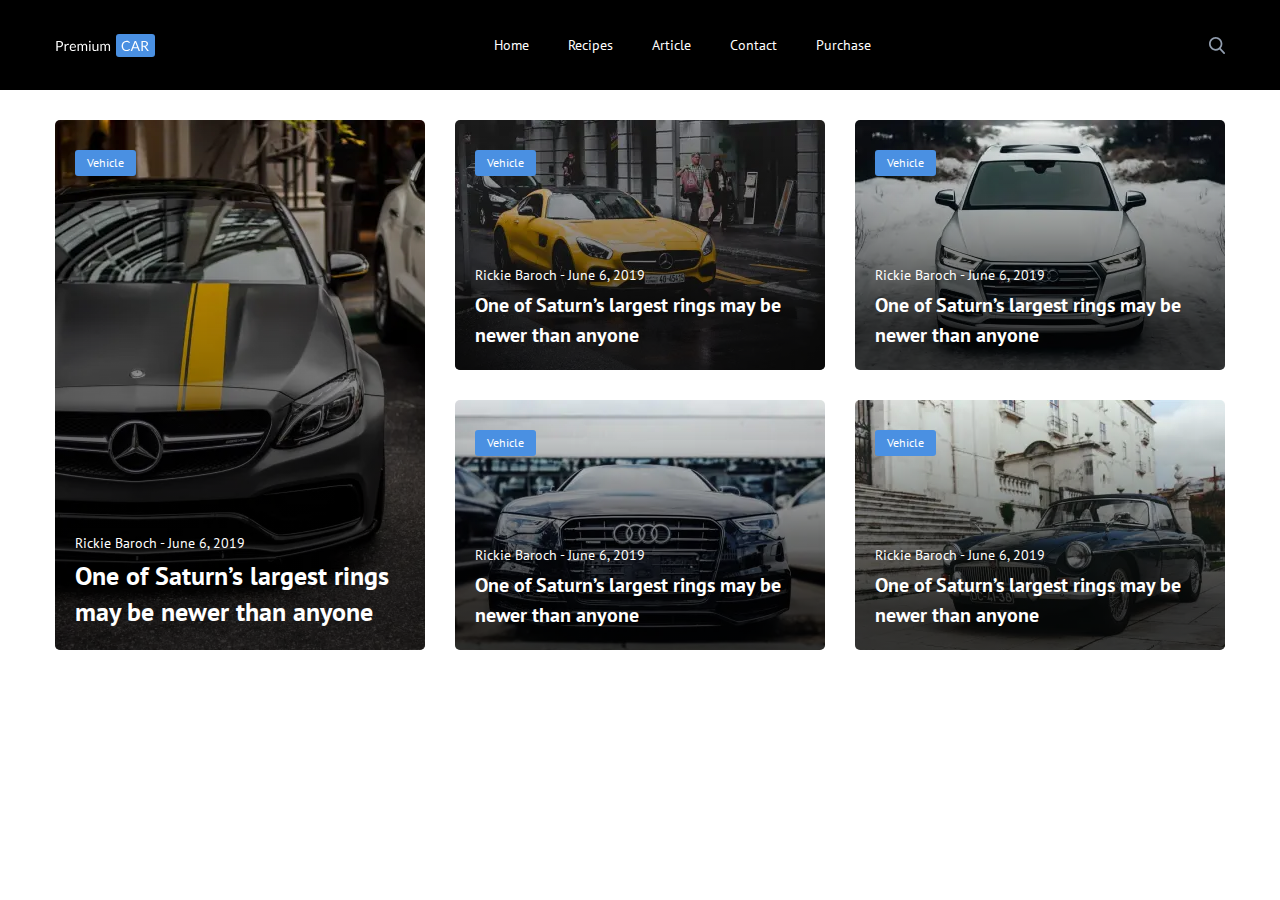
==== car-blog/index.html @ 650b1b37 "Add files via upload" ====
<!DOCTYPE html><html lang="en">    <head>        <meta charset="UTF-8"><meta name="viewport" content="width=device-width, initial-scale=1.0, maximum-scale=1.0, minimum-scale=1.0, user-scalable=no"><meta name="description" content="This is a blog about cars." /><meta name="keywords" content="cars, blog, ford, volkswagen, bmw" /><title>Premium Car | Best Blog About Cars</title><link rel="stylesheet" href="./css/style.min.css"><link rel="shortcut icon" href="./img/favicon.ico">    </head>    <body>        <div class="wrapper" id="top">            <header class="header">    <div class="container">        <div class="header__body">            <a class="header__logo" href="#top">                <picture><source srcset="./img/logo.svg" type="image/webp"><img class="header__logo-img" src="./img/logo.svg" alt=""></picture>            </a>            <nav class="header__nav">                <a class="header__nav-link" href="#">Home</a>                <a class="header__nav-link" href="#">Recipes</a>                <a class="header__nav-link" href="#">Article</a>                <a class="header__nav-link" href="#">Contact</a>                <a class="header__nav-link" href="#">Purchase</a>            </nav>            <div class="header__search">                <picture><source srcset="./img/search.svg" type="image/webp"><img class="header__search-icon" src="./img/search.svg" alt=""></picture>            </div>            <div class="header__mobile">                <span></span>                <span></span>                <span></span>            </div>        </div>        <form class="header__form" action="#">            <div class="header__form-search">                <button class="header__form-submit" type="submit">                    <picture><source srcset="./img/search.svg" type="image/webp"><img src="./img/search.svg" alt=""></picture>                </button>                <input class="header__form-input" type="search" name="search" placeholder="Search...">                <div class="header__form-close">                    <span></span>                    <span></span>                </div>            </div>        </form>    </div></header>                        <div class="showcase">                <div class="container">                    <div class="showcase__body">                        <a class="showcase__card showcase__card--main" href="#" data-topic="Vehicle">                            <div class="showcase__card-content">                                <p class="showcase__card-date">Rickie Baroch - June 6, 2019</p>                                <h2 class="showcase__card-title">                                    One of Saturn’s largest rings may be newer than anyone                                </h2>                            </div>                            <picture><source srcset="./img/showcase/one.webp" type="image/webp"><img class="showcase__card-image" src="./img/showcase/one.jpg" alt=""></picture>                        </a>                        <a class="showcase__card showcase__card--minor" href="#" data-topic="Vehicle">                            <div class="showcase__card-content">                                <p class="showcase__card-date">Rickie Baroch - June 6, 2019</p>                                <h2 class="showcase__card-title">                                    One of Saturn’s largest rings may be newer than anyone                                </h2>                            </div>                            <picture><source srcset="./img/showcase/two.webp" type="image/webp"><img class="showcase__card-image" src="./img/showcase/two.jpg" alt=""></picture>                        </a>                        <a class="showcase__card showcase__card--minor" href="#" data-topic="Vehicle">                            <div class="showcase__card-content">                                <p class="showcase__card-date">Rickie Baroch - June 6, 2019</p>                                <h2 class="showcase__card-title">                                    One of Saturn’s largest rings may be newer than anyone                                </h2>                            </div>                            <picture><source srcset="./img/showcase/three.webp" type="image/webp"><img class="showcase__card-image" src="./img/showcase/three.jpg" alt=""></picture>                        </a>                        <a class="showcase__card showcase__card--minor" href="#" data-topic="Vehicle">                            <div class="showcase__card-content">                                <p class="showcase__card-date">Rickie Baroch - June 6, 2019</p>                                <h2 class="showcase__card-title">                                    One of Saturn’s largest rings may be newer than anyone                                </h2>                            </div>                            <picture><source srcset="./img/showcase/four.webp" type="image/webp"><img class="showcase__card-image" src="./img/showcase/four.jpg" alt=""></picture>                        </a>                        <a class="showcase__card showcase__card--minor" href="#" data-topic="Vehicle">                            <div class="showcase__card-content">                                <p class="showcase__card-date">Rickie Baroch - June 6, 2019</p>                                <h2 class="showcase__card-title">                                    One of Saturn’s largest rings may be newer than anyone                                </h2>                            </div>                            <picture><source srcset="./img/showcase/five.webp" type="image/webp"><img class="showcase__card-image" src="./img/showcase/five.jpg" alt=""></picture>                        </a>                    </div>                </div>            </div>            <main class="feed">                <div class="feed__item">                                    </div>            </main>            <footer class="footer">    <div class="container">        <div class="footer__body">                    </div>    </div></footer>        </div>        <script src="./js/main.min.js"></script>    </body></html>
---- car-blog/css/style.min.css ----
@font-face{font-family:PTSans;font-display:swap;src:url(../fonts/PTSans-Bold.woff) format("woff"),url(../fonts/PTSans-Bold.woff2) format("woff2");font-weight:700;font-style:normal}@font-face{font-family:PTSans;font-display:swap;src:url(../fonts/PTSans-BoldItalic.woff) format("woff"),url(../fonts/PTSans-BoldItalic.woff2) format("woff2");font-weight:700;font-style:italic}@font-face{font-family:PTSans;font-display:swap;src:url(../fonts/PTSans-Italic.woff) format("woff"),url(../fonts/PTSans-Italic.woff2) format("woff2");font-weight:400;font-style:italic}@font-face{font-family:PTSans;font-display:swap;src:url(../fonts/PTSans-Regular.woff) format("woff"),url(../fonts/PTSans-Regular.woff2) format("woff2");font-weight:400;font-style:normal}*{padding:0;margin:0;border:0}*,::after,::before{-webkit-box-sizing:border-box;box-sizing:border-box}:active,:focus{outline:0}a:active,a:focus{outline:0}aside,footer,header,nav,section{display:block}body,html{height:100%;min-width:320px}body{line-height:1;font-size:14px;font-family:PTSans;-ms-text-size-adjust:100%;-moz-text-size-adjust:100%;-webkit-text-size-adjust:100%;scroll-behavior:smooth;text-rendering:optimizeSpeed}button,input,textarea{font-family:PTSans;border-radius:0;-webkit-appearance:none;-moz-appearance:none}input::-ms-clear{display:none}button{cursor:pointer}button::-moz-focus-inner{padding:0;border:0}a,a:visited{text-decoration:none}a:hover{text-decoration:none}ul li{list-style:none}img{max-width:100%;display:block}svg{display:inline-block}h1,h2,h3,h4,h5,h6{font-weight:inherit;font-size:inherit}.wrapper{overflow:hidden;min-height:100%}.container{margin:0 auto;height:100%;width:100%;max-width:1210px;padding:0 20px}.header{position:fixed;top:0;left:0;width:100%;height:90px;background-color:#000;z-index:500;-webkit-transition:height .1s;-o-transition:height .1s;transition:height .1s}.header .container{position:relative}.header__body{height:100%;display:-webkit-box;display:-ms-flexbox;display:flex;-webkit-box-pack:justify;-ms-flex-pack:justify;justify-content:space-between;-webkit-box-align:center;-ms-flex-align:center;align-items:center;-webkit-transition:opacity .3s;-o-transition:opacity .3s;transition:opacity .3s}.header__body._active{opacity:0}.header__logo{max-width:100px;width:100%}.header__logo-img{width:100%}.header__nav{cursor:default}.header__nav-link{display:inline-block;color:#fff;-webkit-transition:color .2s linear;-o-transition:color .2s linear;transition:color .2s linear}.header__nav-link:hover{color:#929eaf}.header__nav-link+.header__nav-link{margin-left:35px}.header__search{max-width:16px;width:100%;cursor:pointer}.header__search-icon{width:100%}.header__mobile{display:none;position:relative;width:20px;height:15px;cursor:pointer;z-index:1001}.header__mobile:hover span{background-color:#67778d}.header__mobile._active span:nth-child(1){top:50%;-webkit-transform:translateY(-50%) rotate(45deg);-ms-transform:translateY(-50%) rotate(45deg);transform:translateY(-50%) rotate(45deg)}.header__mobile._active span:nth-child(2){opacity:0}.header__mobile._active span:nth-child(3){bottom:50%;-webkit-transform:translateY(50%) rotate(-45deg);-ms-transform:translateY(50%) rotate(-45deg);transform:translateY(50%) rotate(-45deg)}.header__mobile span{position:absolute;width:100%;height:1px;background-color:#929eaf;-webkit-transition:.2s linear;-o-transition:.2s linear;transition:.2s linear}.header__mobile span:nth-child(1){top:0}.header__mobile span:nth-child(2){top:50%;-webkit-transform:translateY(-50%);-ms-transform:translateY(-50%);transform:translateY(-50%)}.header__mobile span:nth-child(3){bottom:0}.header__form{position:absolute;width:100%;height:100%;background-color:#000;top:0;left:0}.header__form._active{-webkit-transform:translateY(0);-ms-transform:translateY(0);transform:translateY(0)}.header__form-search{width:50%;height:30px;position:absolute;top:50%;left:50%;-webkit-transform:translate(-50%,-50%);-ms-transform:translate(-50%,-50%);transform:translate(-50%,-50%);display:-webkit-box;display:-ms-flexbox;display:flex}.header__form-input{width:100%;padding:10px;border-radius:20px;background-color:#eee;-webkit-transition:all .4s;-o-transition:all .4s;transition:all .4s}.header__form-input:focus{-webkit-box-shadow:0 0 15px rgba(255,255,255,.9);box-shadow:0 0 15px rgba(255,255,255,.9)}.header__form-submit{height:100%;margin-right:20px;background:0 0}.header__form-close{position:relative;width:20px;height:100%;margin-left:20px;cursor:pointer}.header__form-close span{display:block;position:absolute;left:0;width:100%;height:2px;background-color:#929eaf;-webkit-transform-origin:center;-ms-transform-origin:center;transform-origin:center}.header__form-close span:nth-child(1){top:50%;-webkit-transform:translateY(-50%) rotate(45deg);-ms-transform:translateY(-50%) rotate(45deg);transform:translateY(-50%) rotate(45deg)}.header__form-close span:nth-child(2){bottom:50%;-webkit-transform:translateY(50%) rotate(-45deg);-ms-transform:translateY(50%) rotate(-45deg);transform:translateY(50%) rotate(-45deg)}.showcase{padding-top:90px;height:100vh;min-height:480px}.showcase__body{padding:30px 0 0 0;margin:0 0 80px 0;max-height:560px;height:100%;display:grid;grid-template-areas:"card-main card-two card-four" "card-main card-three card-five";grid-template-columns:repeat(3,minmax(250px,370px));-webkit-box-pack:justify;-ms-flex-pack:justify;justify-content:space-between;grid-gap:30px}.showcase__card{display:block;max-width:370px;width:100%;position:relative;border-radius:5px;overflow:hidden}.showcase__card:hover .showcase__card-image{-webkit-transform:scale(1.05);-ms-transform:scale(1.05);transform:scale(1.05)}.showcase__card::after{content:"";display:block;position:absolute;top:0;left:0;bottom:0;right:0;background:-webkit-gradient(linear,left top,left bottom,from(rgba(0,0,0,7.5e-05)),color-stop(82.82%,rgba(0,0,0,.75)));background:-o-linear-gradient(top,rgba(0,0,0,7.5e-05) 0,rgba(0,0,0,.75) 82.82%);background:linear-gradient(180deg,rgba(0,0,0,7.5e-05) 0,rgba(0,0,0,.75) 82.82%);z-index:2}.showcase__card::before{content:attr(data-topic);display:block;position:absolute;top:30px;left:20px;background-color:#4a90e2;color:#fff;font-size:12px;padding:7px 12px;border-radius:3px;z-index:4}.showcase__card--main{grid-area:card-main}.showcase__card--main .showcase__card-title{font-weight:700;font-size:26px;line-height:36px}.showcase__card--minor .showcase__card-title{font-weight:700;font-size:20px;line-height:30px}.showcase__card--minor:nth-child(2){grid-area:card-two}.showcase__card--minor:nth-child(3){grid-area:card-three}.showcase__card--minor:nth-child(4){grid-area:card-four}.showcase__card--minor:nth-child(5){grid-area:card-five}.showcase__card-content{position:absolute;bottom:0;left:0;width:100%;padding:20px;color:#fff;z-index:3}.showcase__card-date{line-height:18.12px;margin-bottom:6px}.showcase__card-image{position:absolute;top:0;left:0;min-width:100%;min-height:100%;z-index:-1;-o-object-fit:cover;object-fit:cover;-webkit-transition:-webkit-transform .2s;transition:-webkit-transform .2s;-o-transition:transform .2s;transition:transform .2s;transition:transform .2s,-webkit-transform .2s}@media screen and (min-width:769px){.header._shrunk{height:50px}.header__form{-webkit-transform:translateY(-100%);-ms-transform:translateY(-100%);transform:translateY(-100%);-webkit-transition:-webkit-transform .5s;transition:-webkit-transform .5s;-o-transition:transform .5s;transition:transform .5s;transition:transform .5s,-webkit-transform .5s}}@media screen and (max-width:950px){.showcase{height:auto}.showcase__body{max-height:none;grid-template-areas:"card-main card-main" "card-two card-three" "card-four card-five";grid-template-columns:repeat(2,minmax(250px,1fr));grid-template-rows:repeat(3,400px)}.showcase__card{max-width:none}}@media screen and (max-width:768px){.header{height:50px}.header__nav{position:fixed;display:-webkit-box;display:-ms-flexbox;display:flex;-webkit-box-orient:vertical;-webkit-box-direction:normal;-ms-flex-direction:column;flex-direction:column;background-color:#000;right:0;top:0;width:100%;height:100%;z-index:1000;padding:50px;-webkit-box-shadow:-4px 0 8px rgba(0,0,0,.2);box-shadow:-4px 0 8px rgba(0,0,0,.2);-webkit-transform-origin:top center;-ms-transform-origin:top center;transform-origin:top center;-webkit-transform:translateY(-101%);-ms-transform:translateY(-101%);transform:translateY(-101%);-webkit-transition:all .6s;-o-transition:all .6s;transition:all .6s;overflow:auto}.header__nav._active{-webkit-transform:translateY(0);-ms-transform:translateY(0);transform:translateY(0)}.header__nav-link{padding:25px 0}.header__nav-link+.header__nav-link{margin:0;border-top:.5px solid rgba(244,244,246,.3)}.header__search{display:none}.header__mobile{display:block}.header__form{position:static;height:initial;padding:25px 0}.header__form-search{width:100%;position:static;top:initial;left:initial;-webkit-transform:none;-ms-transform:none;transform:none}.header__form-close{display:none}}@media screen and (max-width:600px){.showcase__body{grid-template-areas:"card-main" "card-two" "card-three" "card-four" "card-five";grid-template-columns:repeat(1,1fr);grid-template-rows:repeat(5,200px)}.showcase__card--main .showcase__card-title{font-size:18px;line-height:26px}.showcase__card--minor .showcase__card-title{font-size:18px;line-height:26px}}
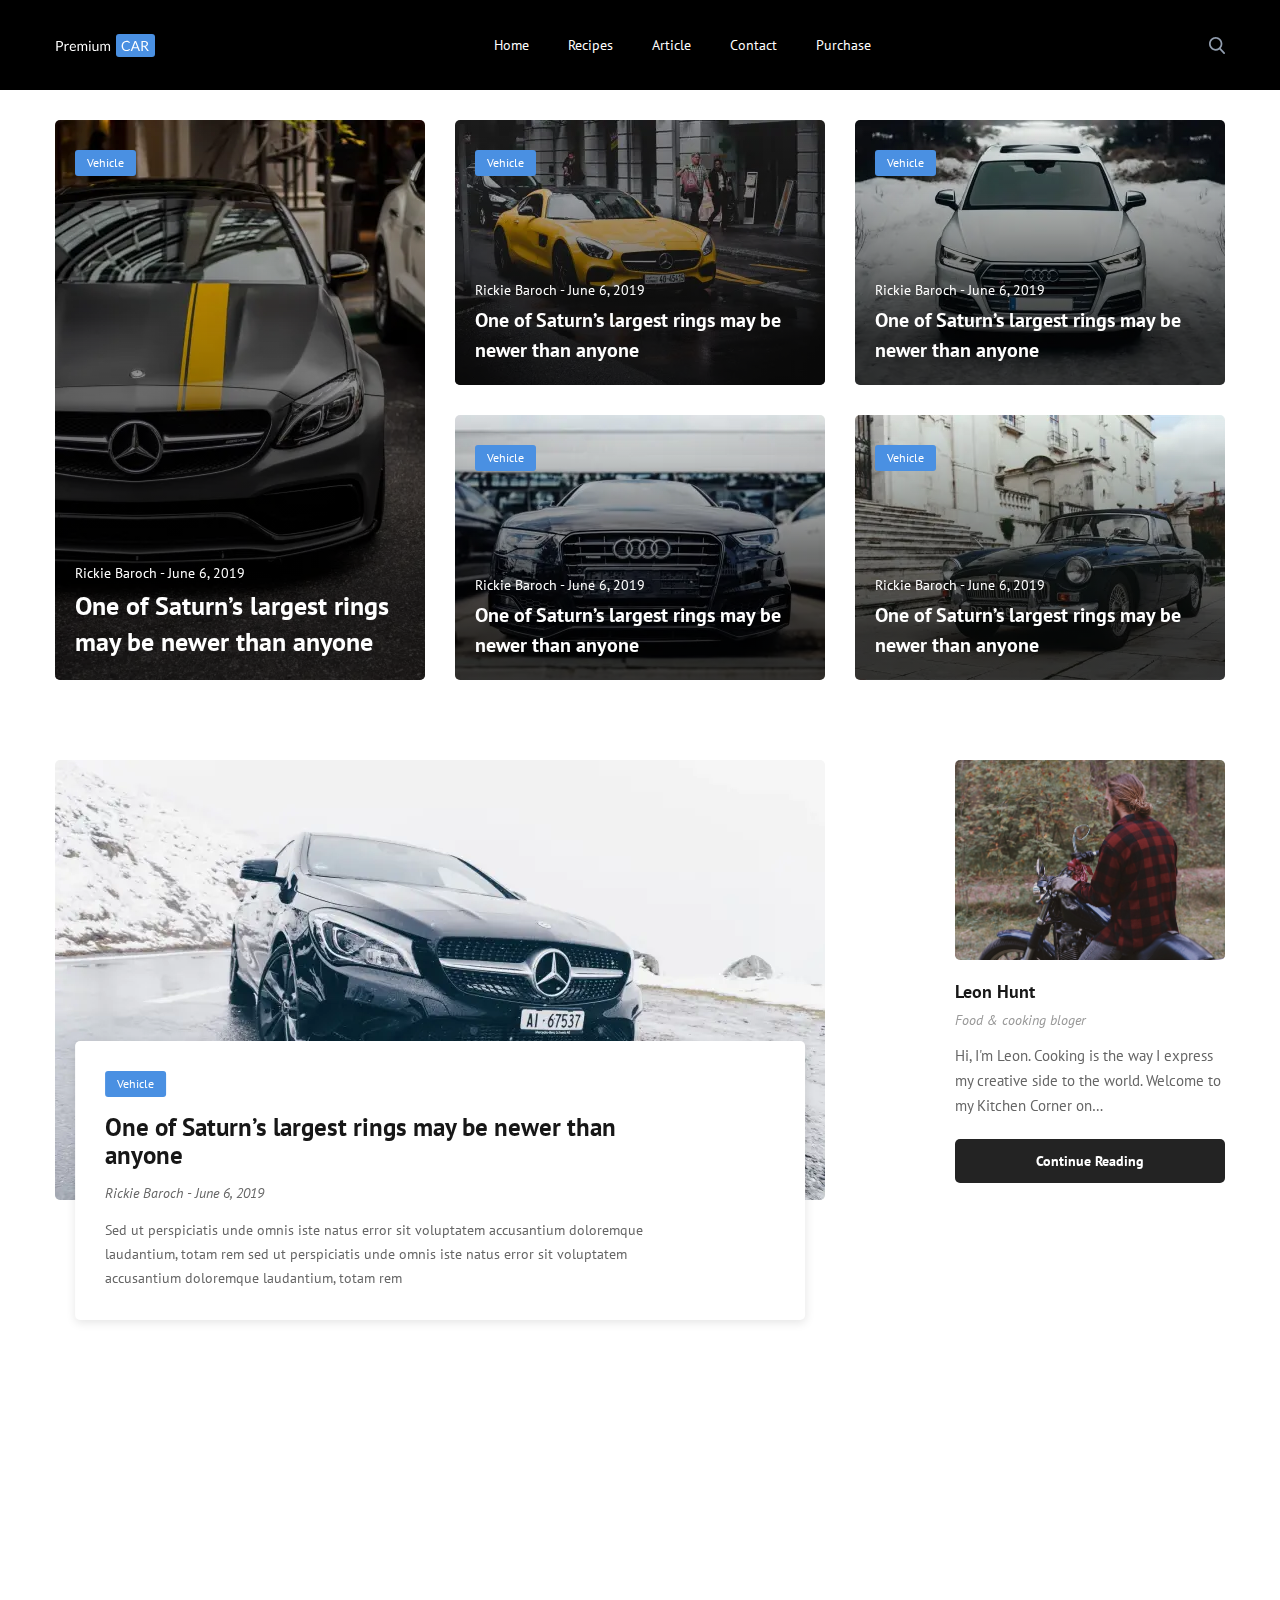
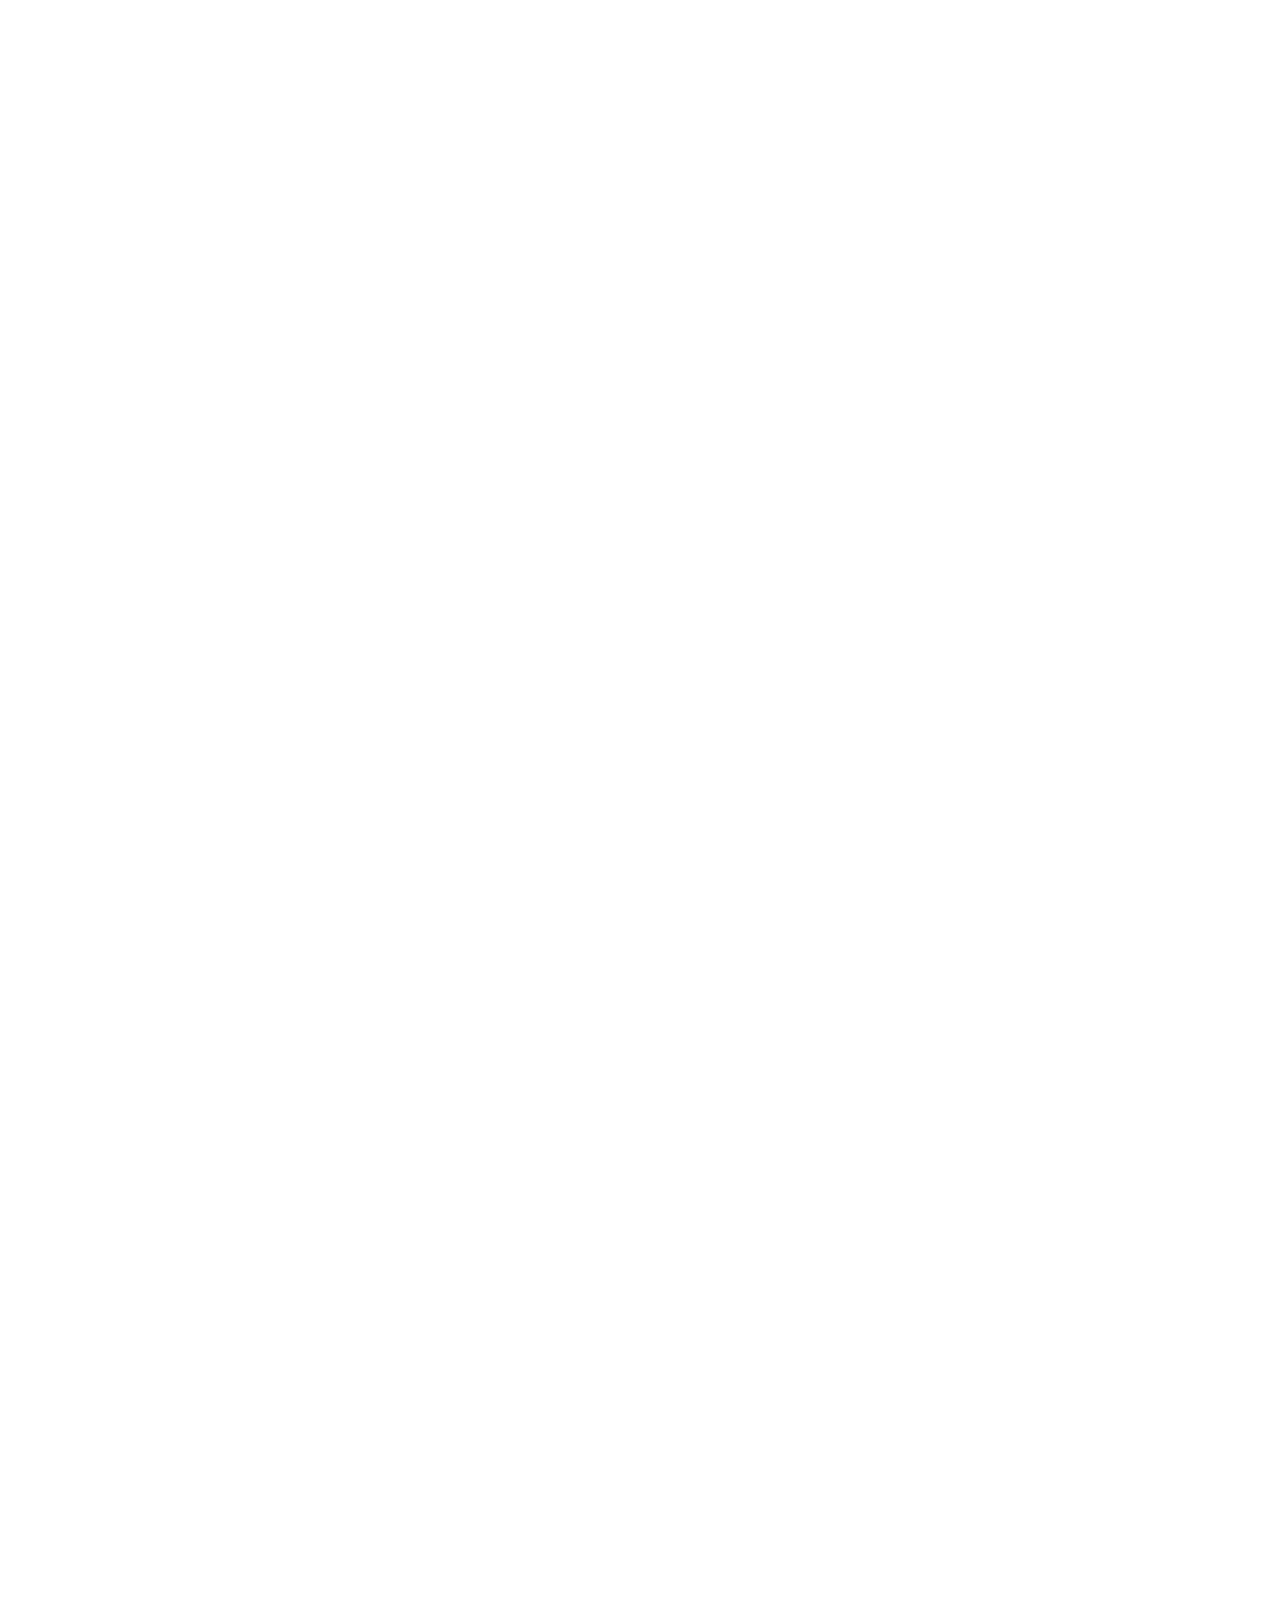
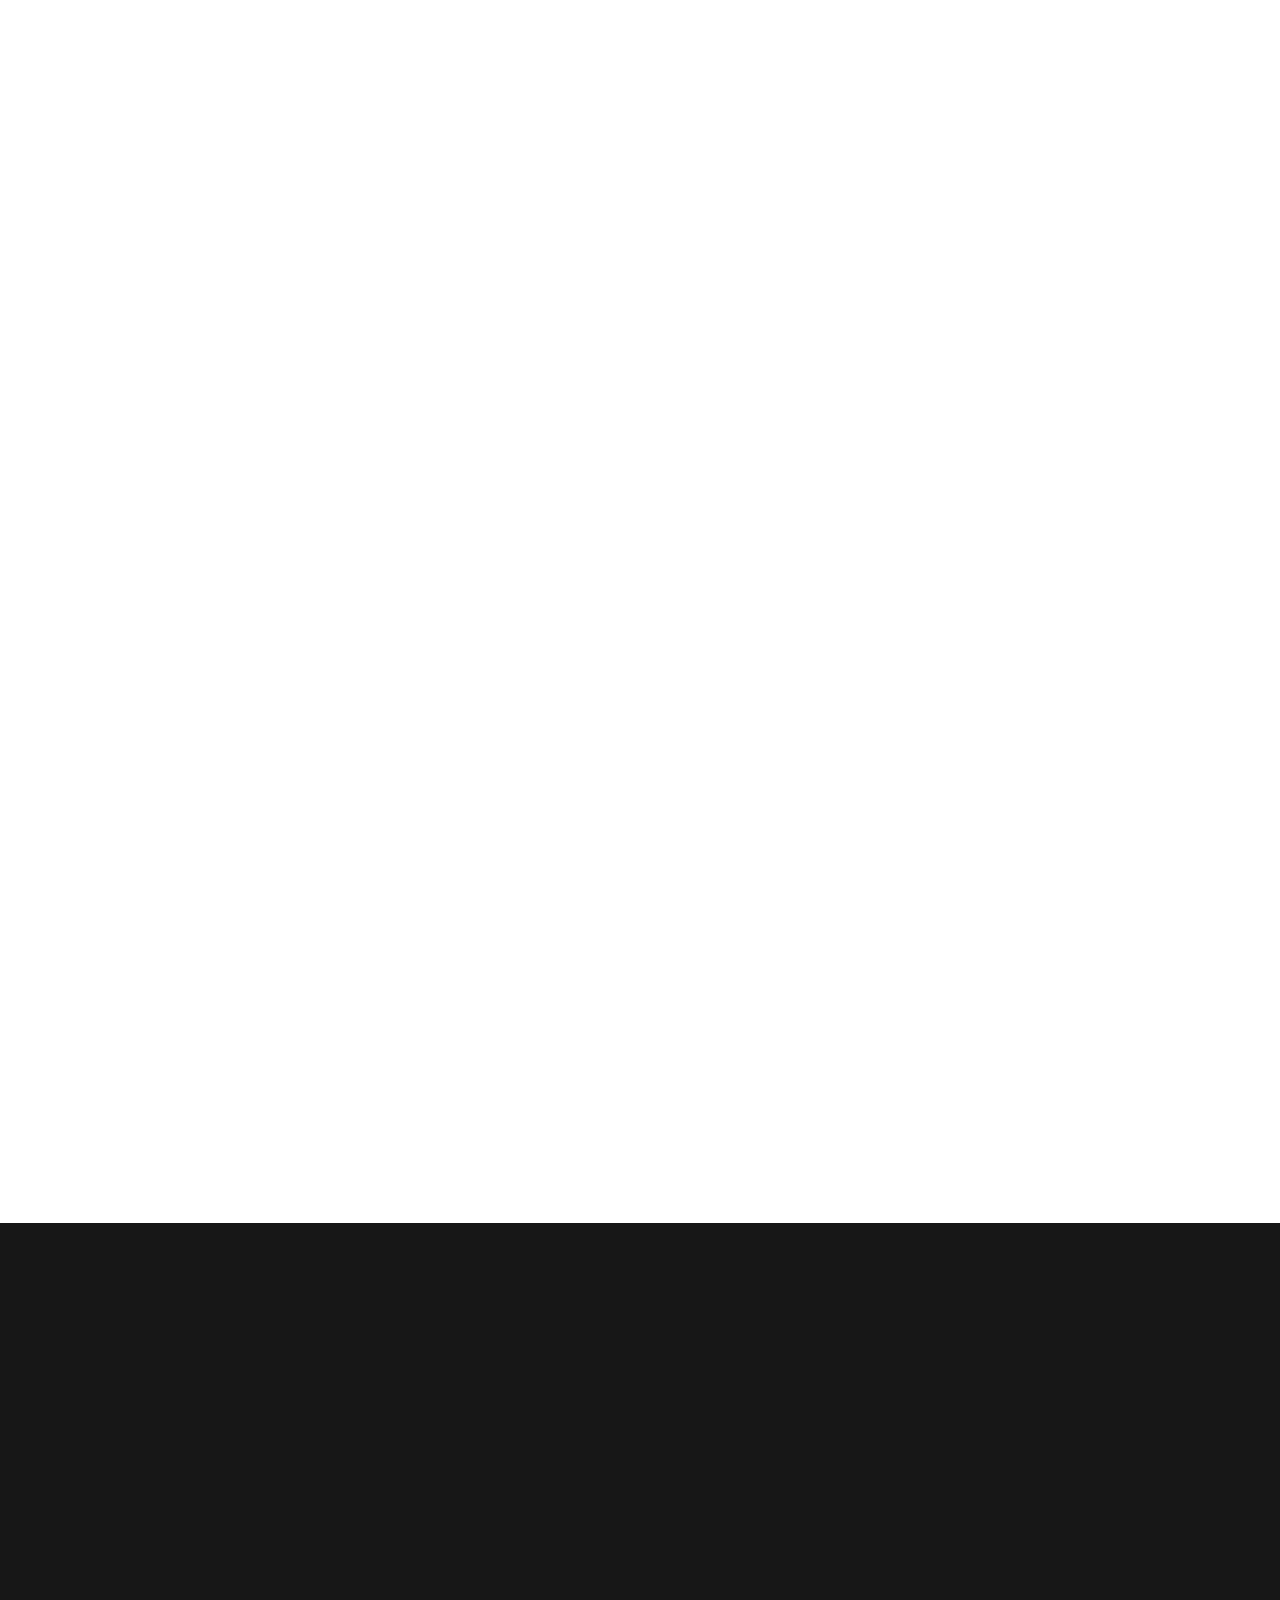
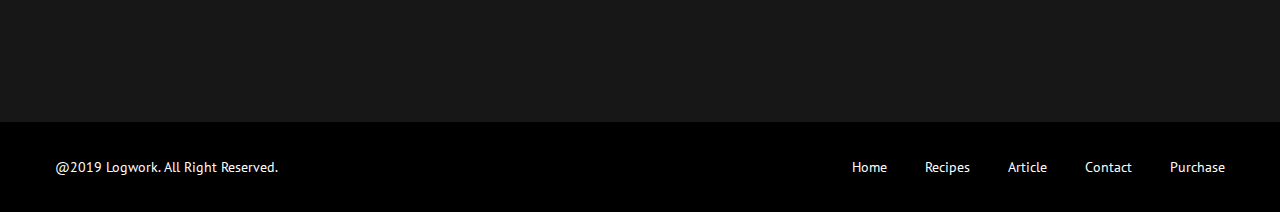
==== commit da29ac38: "Add files via upload" ====
--- a/car-blog/index.html
+++ b/car-blog/index.html
@@ -1,117 +1,1518 @@
-<!DOCTYPE html>-<html lang="en">-    <head>-        <meta charset="UTF-8">-<meta name="viewport" content="width=device-width, initial-scale=1.0, maximum-scale=1.0, minimum-scale=1.0, user-scalable=no">-<meta name="description" content="This is a blog about cars." />-<meta name="keywords" content="cars, blog, ford, volkswagen, bmw" />-<title>Premium Car | Best Blog About Cars</title>-<link rel="stylesheet" href="./css/style.min.css">-<link rel="shortcut icon" href="./img/favicon.ico">-    </head>-    <body>-        <div class="wrapper" id="top">-            <header class="header">-    <div class="container">-        <div class="header__body">-            <a class="header__logo" href="#top">-                <picture><source srcset="./img/logo.svg" type="image/webp"><img class="header__logo-img" src="./img/logo.svg" alt=""></picture>-            </a>-            <nav class="header__nav">-                <a class="header__nav-link" href="#">Home</a>-                <a class="header__nav-link" href="#">Recipes</a>-                <a class="header__nav-link" href="#">Article</a>-                <a class="header__nav-link" href="#">Contact</a>-                <a class="header__nav-link" href="#">Purchase</a>-            </nav>-            <div class="header__search">-                <picture><source srcset="./img/search.svg" type="image/webp"><img class="header__search-icon" src="./img/search.svg" alt=""></picture>-            </div>-            <div class="header__mobile">-                <span></span>-                <span></span>-                <span></span>-            </div>-        </div>-        <form class="header__form" action="#">-            <div class="header__form-search">-                <button class="header__form-submit" type="submit">-                    <picture><source srcset="./img/search.svg" type="image/webp"><img src="./img/search.svg" alt=""></picture>-                </button>-                <input class="header__form-input" type="search" name="search" placeholder="Search...">-                <div class="header__form-close">-                    <span></span>-                    <span></span>-                </div>-            </div>-        </form>-    </div>-</header>-            -            <div class="showcase">-                <div class="container">-                    <div class="showcase__body">-                        <a class="showcase__card showcase__card--main" href="#" data-topic="Vehicle">-                            <div class="showcase__card-content">-                                <p class="showcase__card-date">Rickie Baroch - June 6, 2019</p>-                                <h2 class="showcase__card-title">-                                    One of Saturn’s largest rings may be newer than anyone-                                </h2>-                            </div>-                            <picture><source srcset="./img/showcase/one.webp" type="image/webp"><img class="showcase__card-image" src="./img/showcase/one.jpg" alt=""></picture>-                        </a>-                        <a class="showcase__card showcase__card--minor" href="#" data-topic="Vehicle">-                            <div class="showcase__card-content">-                                <p class="showcase__card-date">Rickie Baroch - June 6, 2019</p>-                                <h2 class="showcase__card-title">-                                    One of Saturn’s largest rings may be newer than anyone-                                </h2>-                            </div>-                            <picture><source srcset="./img/showcase/two.webp" type="image/webp"><img class="showcase__card-image" src="./img/showcase/two.jpg" alt=""></picture>-                        </a>-                        <a class="showcase__card showcase__card--minor" href="#" data-topic="Vehicle">-                            <div class="showcase__card-content">-                                <p class="showcase__card-date">Rickie Baroch - June 6, 2019</p>-                                <h2 class="showcase__card-title">-                                    One of Saturn’s largest rings may be newer than anyone-                                </h2>-                            </div>-                            <picture><source srcset="./img/showcase/three.webp" type="image/webp"><img class="showcase__card-image" src="./img/showcase/three.jpg" alt=""></picture>-                        </a>-                        <a class="showcase__card showcase__card--minor" href="#" data-topic="Vehicle">-                            <div class="showcase__card-content">-                                <p class="showcase__card-date">Rickie Baroch - June 6, 2019</p>-                                <h2 class="showcase__card-title">-                                    One of Saturn’s largest rings may be newer than anyone-                                </h2>-                            </div>-                            <picture><source srcset="./img/showcase/four.webp" type="image/webp"><img class="showcase__card-image" src="./img/showcase/four.jpg" alt=""></picture>-                        </a>-                        <a class="showcase__card showcase__card--minor" href="#" data-topic="Vehicle">-                            <div class="showcase__card-content">-                                <p class="showcase__card-date">Rickie Baroch - June 6, 2019</p>-                                <h2 class="showcase__card-title">-                                    One of Saturn’s largest rings may be newer than anyone-                                </h2>-                            </div>-                            <picture><source srcset="./img/showcase/five.webp" type="image/webp"><img class="showcase__card-image" src="./img/showcase/five.jpg" alt=""></picture>-                        </a>-                    </div>-                </div>-            </div>-            <main class="feed">-                <div class="feed__item">-                    -                </div>-            </main>-            <footer class="footer">-    <div class="container">-        <div class="footer__body">-            -        </div>-    </div>-</footer>-        </div>-        <script src="./js/main.min.js"></script>-    </body>-</html>+<!DOCTYPE html>
+<html lang="en">
+  <head>
+    <meta charset="UTF-8" />
+    <meta
+      name="viewport"
+      content="width=device-width, initial-scale=1.0, maximum-scale=1.0, minimum-scale=1.0, user-scalable=no"
+    />
+    <meta name="description" content="This is a blog about cars." />
+    <meta name="keywords" content="cars, blog, ford, volkswagen, bmw" />
+    <title>Premium Car | Best Blog About Cars</title>
+    <link rel="stylesheet" href="./css/style.min.css" />
+    <link rel="stylesheet" href="./aos/aos.css" />
+    <link rel="shortcut icon" href="./img/favicon.ico" />
+  </head>
+  <body>
+    <div class="wrapper" id="top">
+      <header class="header">
+        <div class="container">
+          <div class="header__body">
+            <a class="header__logo" href="#top">
+              <picture
+                ><source srcset="./img/logo.svg" type="image/webp" />
+                <img class="header__logo-img" src="./img/logo.svg" alt=""
+              /></picture>
+            </a>
+            <nav class="header__nav">
+              <a class="header__nav-link" href="#">Home</a>
+              <a class="header__nav-link" href="#">Recipes</a>
+              <a class="header__nav-link" href="#">Article</a>
+              <a class="header__nav-link" href="#">Contact</a>
+              <a class="header__nav-link" href="#">Purchase</a>
+            </nav>
+            <div class="header__search">
+              <picture
+                ><source srcset="./img/search.svg" type="image/webp" />
+                <img class="header__search-icon" src="./img/search.svg" alt=""
+              /></picture>
+            </div>
+            <div class="header__mobile">
+              <span></span>
+              <span></span>
+              <span></span>
+            </div>
+          </div>
+          <form class="header__form" action="#">
+            <div class="header__form-search">
+              <button class="header__form-submit" type="submit">
+                <picture
+                  ><source srcset="./img/search.svg" type="image/webp" />
+                  <img src="./img/search.svg" alt=""
+                /></picture>
+              </button>
+              <input
+                class="header__form-input"
+                type="search"
+                name="search"
+                placeholder="Search..."
+              />
+              <div class="header__form-close">
+                <span></span>
+                <span></span>
+              </div>
+            </div>
+          </form>
+        </div>
+      </header>
+
+      <div class="showcase">
+        <div class="container">
+          <div class="showcase__body">
+            <a
+              class="showcase__card showcase__card--main"
+              href="#"
+              data-topic="Vehicle"
+              data-aos="zoom-in-up"
+            >
+              <div class="showcase__card-content">
+                <p class="showcase__card-date">Rickie Baroch - June 6, 2019</p>
+                <h2 class="showcase__card-title">
+                  One of Saturn’s largest rings may be newer than anyone
+                </h2>
+              </div>
+              <picture
+                ><source srcset="./img/showcase/one.webp" type="image/webp" />
+                <img
+                  class="showcase__card-image"
+                  src="./img/showcase/one.jpg"
+                  alt=""
+              /></picture>
+            </a>
+            <a
+              class="showcase__card showcase__card--minor"
+              href="#"
+              data-topic="Vehicle"
+              data-aos="zoom-in-up"
+            >
+              <div class="showcase__card-content">
+                <p class="showcase__card-date">Rickie Baroch - June 6, 2019</p>
+                <h2 class="showcase__card-title">
+                  One of Saturn’s largest rings may be newer than anyone
+                </h2>
+              </div>
+              <picture
+                ><source srcset="./img/showcase/two.webp" type="image/webp" />
+                <img
+                  class="showcase__card-image"
+                  src="./img/showcase/two.jpg"
+                  alt=""
+              /></picture>
+            </a>
+            <a
+              class="showcase__card showcase__card--minor"
+              href="#"
+              data-topic="Vehicle"
+              data-aos="zoom-in-up"
+            >
+              <div class="showcase__card-content">
+                <p class="showcase__card-date">Rickie Baroch - June 6, 2019</p>
+                <h2 class="showcase__card-title">
+                  One of Saturn’s largest rings may be newer than anyone
+                </h2>
+              </div>
+              <picture
+                ><source srcset="./img/showcase/three.webp" type="image/webp" />
+                <img
+                  class="showcase__card-image"
+                  src="./img/showcase/three.jpg"
+                  alt=""
+              /></picture>
+            </a>
+            <a
+              class="showcase__card showcase__card--minor"
+              href="#"
+              data-topic="Vehicle"
+              data-aos="zoom-in-up"
+            >
+              <div class="showcase__card-content">
+                <p class="showcase__card-date">Rickie Baroch - June 6, 2019</p>
+                <h2 class="showcase__card-title">
+                  One of Saturn’s largest rings may be newer than anyone
+                </h2>
+              </div>
+              <picture
+                ><source srcset="./img/showcase/four.webp" type="image/webp" />
+                <img
+                  class="showcase__card-image"
+                  src="./img/showcase/four.jpg"
+                  alt=""
+              /></picture>
+            </a>
+            <a
+              class="showcase__card showcase__card--minor"
+              href="#"
+              data-topic="Vehicle"
+              data-aos="zoom-in-up"
+            >
+              <div class="showcase__card-content">
+                <p class="showcase__card-date">Rickie Baroch - June 6, 2019</p>
+                <h2 class="showcase__card-title">
+                  One of Saturn’s largest rings may be newer than anyone
+                </h2>
+              </div>
+              <picture
+                ><source srcset="./img/showcase/five.webp" type="image/webp" />
+                <img
+                  class="showcase__card-image"
+                  src="./img/showcase/five.jpg"
+                  alt=""
+              /></picture>
+            </a>
+          </div>
+        </div>
+      </div>
+      <main class="main">
+        <div class="container">
+          <div class="main__body">
+            <div class="main__feed pag">
+              <div class="main__feed-wrapper pag__wrapper">
+                <div class="main__feed-item" data-aos="zoom-in-up">
+                  <a class="main__feed-content" data-topic="Vehicle" href="#">
+                    <h2 class="main__feed-title">
+                      One of Saturn’s largest rings may be newer than anyone
+                    </h2>
+                    <p class="main__feed-date">Rickie Baroch - June 6, 2019</p>
+                    <p class="main__feed-text">
+                      Sed ut perspiciatis unde omnis iste natus error sit
+                      voluptatem accusantium doloremque laudantium, totam rem
+                      sed ut perspiciatis unde omnis iste natus error sit
+                      voluptatem accusantium doloremque laudantium, totam rem
+                    </p>
+                  </a>
+                  <picture
+                    ><source
+                      srcset="./img/feed/feed-1.webp"
+                      type="image/webp" />
+                    <img
+                      class="main__feed-img"
+                      src="./img/feed/feed-1.jpg"
+                      alt=""
+                  /></picture>
+                </div>
+                <div class="main__feed-item" data-aos="zoom-in-up">
+                  <a class="main__feed-content" data-topic="Vehicle" href="#">
+                    <h2 class="main__feed-title">
+                      One of Saturn’s largest rings may be newer than anyone
+                    </h2>
+                    <p class="main__feed-date">Rickie Baroch - June 6, 2019</p>
+                    <p class="main__feed-text">
+                      Sed ut perspiciatis unde omnis iste natus error sit
+                      voluptatem accusantium doloremque laudantium, totam rem
+                      sed ut perspiciatis unde omnis iste natus error sit
+                      voluptatem accusantium doloremque laudantium, totam rem
+                    </p>
+                  </a>
+                  <picture
+                    ><source
+                      srcset="./img/feed/feed-2.webp"
+                      type="image/webp" />
+                    <img
+                      class="main__feed-img"
+                      src="./img/feed/feed-2.jpg"
+                      alt=""
+                  /></picture>
+                </div>
+                <div class="main__feed-item" data-aos="zoom-in-up">
+                  <a class="main__feed-content" data-topic="Vehicle" href="#">
+                    <h2 class="main__feed-title">
+                      One of Saturn’s largest rings may be newer than anyone
+                    </h2>
+                    <p class="main__feed-date">Rickie Baroch - June 6, 2019</p>
+                    <p class="main__feed-text">
+                      Sed ut perspiciatis unde omnis iste natus error sit
+                      voluptatem accusantium doloremque laudantium, totam rem
+                      sed ut perspiciatis unde omnis iste natus error sit
+                      voluptatem accusantium doloremque laudantium, totam rem
+                    </p>
+                  </a>
+                  <picture
+                    ><source
+                      srcset="./img/feed/feed-3.webp"
+                      type="image/webp" />
+                    <img
+                      class="main__feed-img"
+                      src="./img/feed/feed-3.jpg"
+                      alt=""
+                  /></picture>
+                </div>
+                <div class="main__feed-item" data-aos="zoom-in-up">
+                  <a class="main__feed-content" data-topic="Vehicle" href="#">
+                    <h2 class="main__feed-title">
+                      One of Saturn’s largest rings may be newer than anyone
+                    </h2>
+                    <p class="main__feed-date">Rickie Baroch - June 6, 2019</p>
+                    <p class="main__feed-text">
+                      Sed ut perspiciatis unde omnis iste natus error sit
+                      voluptatem accusantium doloremque laudantium, totam rem
+                      sed ut perspiciatis unde omnis iste natus error sit
+                      voluptatem accusantium doloremque laudantium, totam rem
+                    </p>
+                  </a>
+                  <picture
+                    ><source
+                      srcset="./img/feed/feed-4.webp"
+                      type="image/webp" />
+                    <img
+                      class="main__feed-img"
+                      src="./img/feed/feed-4.jpg"
+                      alt=""
+                  /></picture>
+                </div>
+                <div class="main__feed-item" data-aos="zoom-in-up">
+                  <a class="main__feed-content" data-topic="Vehicle" href="#">
+                    <h2 class="main__feed-title">
+                      One of Saturn’s largest rings may be newer than anyone
+                    </h2>
+                    <p class="main__feed-date">Rickie Baroch - June 6, 2019</p>
+                    <p class="main__feed-text">
+                      Sed ut perspiciatis unde omnis iste natus error sit
+                      voluptatem accusantium doloremque laudantium, totam rem
+                      sed ut perspiciatis unde omnis iste natus error sit
+                      voluptatem accusantium doloremque laudantium, totam rem
+                    </p>
+                  </a>
+                  <picture
+                    ><source
+                      srcset="./img/feed/feed-5.webp"
+                      type="image/webp" />
+                    <img
+                      class="main__feed-img"
+                      src="./img/feed/feed-5.jpg"
+                      alt=""
+                  /></picture>
+                </div>
+                <div class="main__feed-item" data-aos="zoom-in-up">
+                  <a class="main__feed-content" data-topic="Vehicle" href="#">
+                    <h2 class="main__feed-title">
+                      One of Saturn’s largest rings may be newer than anyone
+                    </h2>
+                    <p class="main__feed-date">Rickie Baroch - June 6, 2019</p>
+                    <p class="main__feed-text">
+                      Sed ut perspiciatis unde omnis iste natus error sit
+                      voluptatem accusantium doloremque laudantium, totam rem
+                      sed ut perspiciatis unde omnis iste natus error sit
+                      voluptatem accusantium doloremque laudantium, totam rem
+                    </p>
+                  </a>
+                  <picture
+                    ><source
+                      srcset="./img/feed/feed-6.webp"
+                      type="image/webp" />
+                    <img
+                      class="main__feed-img"
+                      src="./img/feed/feed-6.jpg"
+                      alt=""
+                  /></picture>
+                </div>
+                <div class="main__feed-item" data-aos="zoom-in-up">
+                  <a class="main__feed-content" data-topic="Vehicle" href="#">
+                    <h2 class="main__feed-title">
+                      One of Saturn’s largest rings may be newer than anyone
+                    </h2>
+                    <p class="main__feed-date">Rickie Baroch - June 6, 2019</p>
+                    <p class="main__feed-text">
+                      Sed ut perspiciatis unde omnis iste natus error sit
+                      voluptatem accusantium doloremque laudantium, totam rem
+                      sed ut perspiciatis unde omnis iste natus error sit
+                      voluptatem accusantium doloremque laudantium, totam rem
+                    </p>
+                  </a>
+                  <picture
+                    ><source
+                      srcset="./img/feed/feed-7.webp"
+                      type="image/webp" />
+                    <img
+                      class="main__feed-img"
+                      src="./img/feed/feed-7.jpg"
+                      alt=""
+                  /></picture>
+                </div>
+                <div class="main__feed-item" data-aos="zoom-in-up">
+                  <a class="main__feed-content" data-topic="Vehicle" href="#">
+                    <h2 class="main__feed-title">
+                      One of Saturn’s largest rings may be newer than anyone
+                    </h2>
+                    <p class="main__feed-date">Rickie Baroch - June 6, 2019</p>
+                    <p class="main__feed-text">
+                      Sed ut perspiciatis unde omnis iste natus error sit
+                      voluptatem accusantium doloremque laudantium, totam rem
+                      sed ut perspiciatis unde omnis iste natus error sit
+                      voluptatem accusantium doloremque laudantium, totam rem
+                    </p>
+                  </a>
+                  <picture
+                    ><source
+                      srcset="./img/feed/feed-8.webp"
+                      type="image/webp" />
+                    <img
+                      class="main__feed-img"
+                      src="./img/feed/feed-8.jpg"
+                      alt=""
+                  /></picture>
+                </div>
+                <div class="main__feed-item" data-aos="zoom-in-up">
+                  <a class="main__feed-content" data-topic="Vehicle" href="#">
+                    <h2 class="main__feed-title">
+                      One of Saturn’s largest rings may be newer than anyone
+                    </h2>
+                    <p class="main__feed-date">Rickie Baroch - June 6, 2019</p>
+                    <p class="main__feed-text">
+                      Sed ut perspiciatis unde omnis iste natus error sit
+                      voluptatem accusantium doloremque laudantium, totam rem
+                      sed ut perspiciatis unde omnis iste natus error sit
+                      voluptatem accusantium doloremque laudantium, totam rem
+                    </p>
+                  </a>
+                  <picture
+                    ><source
+                      srcset="./img/feed/feed-9.webp"
+                      type="image/webp" />
+                    <img
+                      class="main__feed-img"
+                      src="./img/feed/feed-9.jpg"
+                      alt=""
+                  /></picture>
+                </div>
+                <div class="main__feed-item" data-aos="zoom-in-up">
+                  <a class="main__feed-content" data-topic="Vehicle" href="#">
+                    <h2 class="main__feed-title">
+                      One of Saturn’s largest rings may be newer than anyone
+                    </h2>
+                    <p class="main__feed-date">Rickie Baroch - June 6, 2019</p>
+                    <p class="main__feed-text">
+                      Sed ut perspiciatis unde omnis iste natus error sit
+                      voluptatem accusantium doloremque laudantium, totam rem
+                      sed ut perspiciatis unde omnis iste natus error sit
+                      voluptatem accusantium doloremque laudantium, totam rem
+                    </p>
+                  </a>
+                  <picture
+                    ><source
+                      srcset="./img/feed/feed-1.webp"
+                      type="image/webp" />
+                    <img
+                      class="main__feed-img"
+                      src="./img/feed/feed-1.jpg"
+                      alt=""
+                  /></picture>
+                </div>
+                <div class="main__feed-item" data-aos="zoom-in-up">
+                  <a class="main__feed-content" data-topic="Vehicle" href="#">
+                    <h2 class="main__feed-title">
+                      One of Saturn’s largest rings may be newer than anyone
+                    </h2>
+                    <p class="main__feed-date">Rickie Baroch - June 6, 2019</p>
+                    <p class="main__feed-text">
+                      Sed ut perspiciatis unde omnis iste natus error sit
+                      voluptatem accusantium doloremque laudantium, totam rem
+                      sed ut perspiciatis unde omnis iste natus error sit
+                      voluptatem accusantium doloremque laudantium, totam rem
+                    </p>
+                  </a>
+                  <picture
+                    ><source
+                      srcset="./img/feed/feed-2.webp"
+                      type="image/webp" />
+                    <img
+                      class="main__feed-img"
+                      src="./img/feed/feed-2.jpg"
+                      alt=""
+                  /></picture>
+                </div>
+                <div class="main__feed-item" data-aos="zoom-in-up">
+                  <a class="main__feed-content" data-topic="Vehicle" href="#">
+                    <h2 class="main__feed-title">
+                      One of Saturn’s largest rings may be newer than anyone
+                    </h2>
+                    <p class="main__feed-date">Rickie Baroch - June 6, 2019</p>
+                    <p class="main__feed-text">
+                      Sed ut perspiciatis unde omnis iste natus error sit
+                      voluptatem accusantium doloremque laudantium, totam rem
+                      sed ut perspiciatis unde omnis iste natus error sit
+                      voluptatem accusantium doloremque laudantium, totam rem
+                    </p>
+                  </a>
+                  <picture
+                    ><source
+                      srcset="./img/feed/feed-3.webp"
+                      type="image/webp" />
+                    <img
+                      class="main__feed-img"
+                      src="./img/feed/feed-3.jpg"
+                      alt=""
+                  /></picture>
+                </div>
+                <div class="main__feed-item" data-aos="zoom-in-up">
+                  <a class="main__feed-content" data-topic="Vehicle" href="#">
+                    <h2 class="main__feed-title">
+                      One of Saturn’s largest rings may be newer than anyone
+                    </h2>
+                    <p class="main__feed-date">Rickie Baroch - June 6, 2019</p>
+                    <p class="main__feed-text">
+                      Sed ut perspiciatis unde omnis iste natus error sit
+                      voluptatem accusantium doloremque laudantium, totam rem
+                      sed ut perspiciatis unde omnis iste natus error sit
+                      voluptatem accusantium doloremque laudantium, totam rem
+                    </p>
+                  </a>
+                  <picture
+                    ><source
+                      srcset="./img/feed/feed-4.webp"
+                      type="image/webp" />
+                    <img
+                      class="main__feed-img"
+                      src="./img/feed/feed-4.jpg"
+                      alt=""
+                  /></picture>
+                </div>
+                <div class="main__feed-item" data-aos="zoom-in-up">
+                  <a class="main__feed-content" data-topic="Vehicle" href="#">
+                    <h2 class="main__feed-title">
+                      One of Saturn’s largest rings may be newer than anyone
+                    </h2>
+                    <p class="main__feed-date">Rickie Baroch - June 6, 2019</p>
+                    <p class="main__feed-text">
+                      Sed ut perspiciatis unde omnis iste natus error sit
+                      voluptatem accusantium doloremque laudantium, totam rem
+                      sed ut perspiciatis unde omnis iste natus error sit
+                      voluptatem accusantium doloremque laudantium, totam rem
+                    </p>
+                  </a>
+                  <picture
+                    ><source
+                      srcset="./img/feed/feed-5.webp"
+                      type="image/webp" />
+                    <img
+                      class="main__feed-img"
+                      src="./img/feed/feed-5.jpg"
+                      alt=""
+                  /></picture>
+                </div>
+                <div class="main__feed-item" data-aos="zoom-in-up">
+                  <a class="main__feed-content" data-topic="Vehicle" href="#">
+                    <h2 class="main__feed-title">
+                      One of Saturn’s largest rings may be newer than anyone
+                    </h2>
+                    <p class="main__feed-date">Rickie Baroch - June 6, 2019</p>
+                    <p class="main__feed-text">
+                      Sed ut perspiciatis unde omnis iste natus error sit
+                      voluptatem accusantium doloremque laudantium, totam rem
+                      sed ut perspiciatis unde omnis iste natus error sit
+                      voluptatem accusantium doloremque laudantium, totam rem
+                    </p>
+                  </a>
+                  <picture
+                    ><source
+                      srcset="./img/feed/feed-6.webp"
+                      type="image/webp" />
+                    <img
+                      class="main__feed-img"
+                      src="./img/feed/feed-6.jpg"
+                      alt=""
+                  /></picture>
+                </div>
+                <div class="main__feed-item" data-aos="zoom-in-up">
+                  <a class="main__feed-content" data-topic="Vehicle" href="#">
+                    <h2 class="main__feed-title">
+                      One of Saturn’s largest rings may be newer than anyone
+                    </h2>
+                    <p class="main__feed-date">Rickie Baroch - June 6, 2019</p>
+                    <p class="main__feed-text">
+                      Sed ut perspiciatis unde omnis iste natus error sit
+                      voluptatem accusantium doloremque laudantium, totam rem
+                      sed ut perspiciatis unde omnis iste natus error sit
+                      voluptatem accusantium doloremque laudantium, totam rem
+                    </p>
+                  </a>
+                  <picture
+                    ><source
+                      srcset="./img/feed/feed-7.webp"
+                      type="image/webp" />
+                    <img
+                      class="main__feed-img"
+                      src="./img/feed/feed-7.jpg"
+                      alt=""
+                  /></picture>
+                </div>
+                <div class="main__feed-item" data-aos="zoom-in-up">
+                  <a class="main__feed-content" data-topic="Vehicle" href="#">
+                    <h2 class="main__feed-title">
+                      One of Saturn’s largest rings may be newer than anyone
+                    </h2>
+                    <p class="main__feed-date">Rickie Baroch - June 6, 2019</p>
+                    <p class="main__feed-text">
+                      Sed ut perspiciatis unde omnis iste natus error sit
+                      voluptatem accusantium doloremque laudantium, totam rem
+                      sed ut perspiciatis unde omnis iste natus error sit
+                      voluptatem accusantium doloremque laudantium, totam rem
+                    </p>
+                  </a>
+                  <picture
+                    ><source
+                      srcset="./img/feed/feed-8.webp"
+                      type="image/webp" />
+                    <img
+                      class="main__feed-img"
+                      src="./img/feed/feed-8.jpg"
+                      alt=""
+                  /></picture>
+                </div>
+                <div class="main__feed-item" data-aos="zoom-in-up">
+                  <a class="main__feed-content" data-topic="Vehicle" href="#">
+                    <h2 class="main__feed-title">
+                      One of Saturn’s largest rings may be newer than anyone
+                    </h2>
+                    <p class="main__feed-date">Rickie Baroch - June 6, 2019</p>
+                    <p class="main__feed-text">
+                      Sed ut perspiciatis unde omnis iste natus error sit
+                      voluptatem accusantium doloremque laudantium, totam rem
+                      sed ut perspiciatis unde omnis iste natus error sit
+                      voluptatem accusantium doloremque laudantium, totam rem
+                    </p>
+                  </a>
+                  <picture
+                    ><source
+                      srcset="./img/feed/feed-9.webp"
+                      type="image/webp" />
+                    <img
+                      class="main__feed-img"
+                      src="./img/feed/feed-9.jpg"
+                      alt=""
+                  /></picture>
+                </div>
+                <div class="main__feed-item" data-aos="zoom-in-up">
+                  <a class="main__feed-content" data-topic="Vehicle" href="#">
+                    <h2 class="main__feed-title">
+                      One of Saturn’s largest rings may be newer than anyone
+                    </h2>
+                    <p class="main__feed-date">Rickie Baroch - June 6, 2019</p>
+                    <p class="main__feed-text">
+                      Sed ut perspiciatis unde omnis iste natus error sit
+                      voluptatem accusantium doloremque laudantium, totam rem
+                      sed ut perspiciatis unde omnis iste natus error sit
+                      voluptatem accusantium doloremque laudantium, totam rem
+                    </p>
+                  </a>
+                  <picture
+                    ><source
+                      srcset="./img/feed/feed-1.webp"
+                      type="image/webp" />
+                    <img
+                      class="main__feed-img"
+                      src="./img/feed/feed-1.jpg"
+                      alt=""
+                  /></picture>
+                </div>
+                <div class="main__feed-item" data-aos="zoom-in-up">
+                  <a class="main__feed-content" data-topic="Vehicle" href="#">
+                    <h2 class="main__feed-title">
+                      One of Saturn’s largest rings may be newer than anyone
+                    </h2>
+                    <p class="main__feed-date">Rickie Baroch - June 6, 2019</p>
+                    <p class="main__feed-text">
+                      Sed ut perspiciatis unde omnis iste natus error sit
+                      voluptatem accusantium doloremque laudantium, totam rem
+                      sed ut perspiciatis unde omnis iste natus error sit
+                      voluptatem accusantium doloremque laudantium, totam rem
+                    </p>
+                  </a>
+                  <picture
+                    ><source
+                      srcset="./img/feed/feed-2.webp"
+                      type="image/webp" />
+                    <img
+                      class="main__feed-img"
+                      src="./img/feed/feed-2.jpg"
+                      alt=""
+                  /></picture>
+                </div>
+                <div class="main__feed-item" data-aos="zoom-in-up">
+                  <a class="main__feed-content" data-topic="Vehicle" href="#">
+                    <h2 class="main__feed-title">
+                      One of Saturn’s largest rings may be newer than anyone
+                    </h2>
+                    <p class="main__feed-date">Rickie Baroch - June 6, 2019</p>
+                    <p class="main__feed-text">
+                      Sed ut perspiciatis unde omnis iste natus error sit
+                      voluptatem accusantium doloremque laudantium, totam rem
+                      sed ut perspiciatis unde omnis iste natus error sit
+                      voluptatem accusantium doloremque laudantium, totam rem
+                    </p>
+                  </a>
+                  <picture
+                    ><source
+                      srcset="./img/feed/feed-3.webp"
+                      type="image/webp" />
+                    <img
+                      class="main__feed-img"
+                      src="./img/feed/feed-3.jpg"
+                      alt=""
+                  /></picture>
+                </div>
+                <div class="main__feed-item" data-aos="zoom-in-up">
+                  <a class="main__feed-content" data-topic="Vehicle" href="#">
+                    <h2 class="main__feed-title">
+                      One of Saturn’s largest rings may be newer than anyone
+                    </h2>
+                    <p class="main__feed-date">Rickie Baroch - June 6, 2019</p>
+                    <p class="main__feed-text">
+                      Sed ut perspiciatis unde omnis iste natus error sit
+                      voluptatem accusantium doloremque laudantium, totam rem
+                      sed ut perspiciatis unde omnis iste natus error sit
+                      voluptatem accusantium doloremque laudantium, totam rem
+                    </p>
+                  </a>
+                  <picture
+                    ><source
+                      srcset="./img/feed/feed-4.webp"
+                      type="image/webp" />
+                    <img
+                      class="main__feed-img"
+                      src="./img/feed/feed-4.jpg"
+                      alt=""
+                  /></picture>
+                </div>
+                <div class="main__feed-item" data-aos="zoom-in-up">
+                  <a class="main__feed-content" data-topic="Vehicle" href="#">
+                    <h2 class="main__feed-title">
+                      One of Saturn’s largest rings may be newer than anyone
+                    </h2>
+                    <p class="main__feed-date">Rickie Baroch - June 6, 2019</p>
+                    <p class="main__feed-text">
+                      Sed ut perspiciatis unde omnis iste natus error sit
+                      voluptatem accusantium doloremque laudantium, totam rem
+                      sed ut perspiciatis unde omnis iste natus error sit
+                      voluptatem accusantium doloremque laudantium, totam rem
+                    </p>
+                  </a>
+                  <picture
+                    ><source
+                      srcset="./img/feed/feed-5.webp"
+                      type="image/webp" />
+                    <img
+                      class="main__feed-img"
+                      src="./img/feed/feed-5.jpg"
+                      alt=""
+                  /></picture>
+                </div>
+                <div class="main__feed-item" data-aos="zoom-in-up">
+                  <a class="main__feed-content" data-topic="Vehicle" href="#">
+                    <h2 class="main__feed-title">
+                      One of Saturn’s largest rings may be newer than anyone
+                    </h2>
+                    <p class="main__feed-date">Rickie Baroch - June 6, 2019</p>
+                    <p class="main__feed-text">
+                      Sed ut perspiciatis unde omnis iste natus error sit
+                      voluptatem accusantium doloremque laudantium, totam rem
+                      sed ut perspiciatis unde omnis iste natus error sit
+                      voluptatem accusantium doloremque laudantium, totam rem
+                    </p>
+                  </a>
+                  <picture
+                    ><source
+                      srcset="./img/feed/feed-6.webp"
+                      type="image/webp" />
+                    <img
+                      class="main__feed-img"
+                      src="./img/feed/feed-6.jpg"
+                      alt=""
+                  /></picture>
+                </div>
+                <div class="main__feed-item" data-aos="zoom-in-up">
+                  <a class="main__feed-content" data-topic="Vehicle" href="#">
+                    <h2 class="main__feed-title">
+                      One of Saturn’s largest rings may be newer than anyone
+                    </h2>
+                    <p class="main__feed-date">Rickie Baroch - June 6, 2019</p>
+                    <p class="main__feed-text">
+                      Sed ut perspiciatis unde omnis iste natus error sit
+                      voluptatem accusantium doloremque laudantium, totam rem
+                      sed ut perspiciatis unde omnis iste natus error sit
+                      voluptatem accusantium doloremque laudantium, totam rem
+                    </p>
+                  </a>
+                  <picture
+                    ><source
+                      srcset="./img/feed/feed-7.webp"
+                      type="image/webp" />
+                    <img
+                      class="main__feed-img"
+                      src="./img/feed/feed-7.jpg"
+                      alt=""
+                  /></picture>
+                </div>
+                <div class="main__feed-item" data-aos="zoom-in-up">
+                  <a class="main__feed-content" data-topic="Vehicle" href="#">
+                    <h2 class="main__feed-title">
+                      One of Saturn’s largest rings may be newer than anyone
+                    </h2>
+                    <p class="main__feed-date">Rickie Baroch - June 6, 2019</p>
+                    <p class="main__feed-text">
+                      Sed ut perspiciatis unde omnis iste natus error sit
+                      voluptatem accusantium doloremque laudantium, totam rem
+                      sed ut perspiciatis unde omnis iste natus error sit
+                      voluptatem accusantium doloremque laudantium, totam rem
+                    </p>
+                  </a>
+                  <picture
+                    ><source
+                      srcset="./img/feed/feed-8.webp"
+                      type="image/webp" />
+                    <img
+                      class="main__feed-img"
+                      src="./img/feed/feed-8.jpg"
+                      alt=""
+                  /></picture>
+                </div>
+                <div class="main__feed-item" data-aos="zoom-in-up">
+                  <a class="main__feed-content" data-topic="Vehicle" href="#">
+                    <h2 class="main__feed-title">
+                      One of Saturn’s largest rings may be newer than anyone
+                    </h2>
+                    <p class="main__feed-date">Rickie Baroch - June 6, 2019</p>
+                    <p class="main__feed-text">
+                      Sed ut perspiciatis unde omnis iste natus error sit
+                      voluptatem accusantium doloremque laudantium, totam rem
+                      sed ut perspiciatis unde omnis iste natus error sit
+                      voluptatem accusantium doloremque laudantium, totam rem
+                    </p>
+                  </a>
+                  <picture
+                    ><source
+                      srcset="./img/feed/feed-9.webp"
+                      type="image/webp" />
+                    <img
+                      class="main__feed-img"
+                      src="./img/feed/feed-9.jpg"
+                      alt=""
+                  /></picture>
+                </div>
+                <div class="main__feed-item" data-aos="zoom-in-up">
+                  <a class="main__feed-content" data-topic="Vehicle" href="#">
+                    <h2 class="main__feed-title">
+                      One of Saturn’s largest rings may be newer than anyone
+                    </h2>
+                    <p class="main__feed-date">Rickie Baroch - June 6, 2019</p>
+                    <p class="main__feed-text">
+                      Sed ut perspiciatis unde omnis iste natus error sit
+                      voluptatem accusantium doloremque laudantium, totam rem
+                      sed ut perspiciatis unde omnis iste natus error sit
+                      voluptatem accusantium doloremque laudantium, totam rem
+                    </p>
+                  </a>
+                  <picture
+                    ><source
+                      srcset="./img/feed/feed-1.webp"
+                      type="image/webp" />
+                    <img
+                      class="main__feed-img"
+                      src="./img/feed/feed-1.jpg"
+                      alt=""
+                  /></picture>
+                </div>
+                <div class="main__feed-item" data-aos="zoom-in-up">
+                  <a class="main__feed-content" data-topic="Vehicle" href="#">
+                    <h2 class="main__feed-title">
+                      One of Saturn’s largest rings may be newer than anyone
+                    </h2>
+                    <p class="main__feed-date">Rickie Baroch - June 6, 2019</p>
+                    <p class="main__feed-text">
+                      Sed ut perspiciatis unde omnis iste natus error sit
+                      voluptatem accusantium doloremque laudantium, totam rem
+                      sed ut perspiciatis unde omnis iste natus error sit
+                      voluptatem accusantium doloremque laudantium, totam rem
+                    </p>
+                  </a>
+                  <picture
+                    ><source
+                      srcset="./img/feed/feed-2.webp"
+                      type="image/webp" />
+                    <img
+                      class="main__feed-img"
+                      src="./img/feed/feed-2.jpg"
+                      alt=""
+                  /></picture>
+                </div>
+                <div class="main__feed-item" data-aos="zoom-in-up">
+                  <a class="main__feed-content" data-topic="Vehicle" href="#">
+                    <h2 class="main__feed-title">
+                      One of Saturn’s largest rings may be newer than anyone
+                    </h2>
+                    <p class="main__feed-date">Rickie Baroch - June 6, 2019</p>
+                    <p class="main__feed-text">
+                      Sed ut perspiciatis unde omnis iste natus error sit
+                      voluptatem accusantium doloremque laudantium, totam rem
+                      sed ut perspiciatis unde omnis iste natus error sit
+                      voluptatem accusantium doloremque laudantium, totam rem
+                    </p>
+                  </a>
+                  <picture
+                    ><source
+                      srcset="./img/feed/feed-3.webp"
+                      type="image/webp" />
+                    <img
+                      class="main__feed-img"
+                      src="./img/feed/feed-3.jpg"
+                      alt=""
+                  /></picture>
+                </div>
+                <div class="main__feed-item" data-aos="zoom-in-up">
+                  <a class="main__feed-content" data-topic="Vehicle" href="#">
+                    <h2 class="main__feed-title">
+                      One of Saturn’s largest rings may be newer than anyone
+                    </h2>
+                    <p class="main__feed-date">Rickie Baroch - June 6, 2019</p>
+                    <p class="main__feed-text">
+                      Sed ut perspiciatis unde omnis iste natus error sit
+                      voluptatem accusantium doloremque laudantium, totam rem
+                      sed ut perspiciatis unde omnis iste natus error sit
+                      voluptatem accusantium doloremque laudantium, totam rem
+                    </p>
+                  </a>
+                  <picture
+                    ><source
+                      srcset="./img/feed/feed-4.webp"
+                      type="image/webp" />
+                    <img
+                      class="main__feed-img"
+                      src="./img/feed/feed-4.jpg"
+                      alt=""
+                  /></picture>
+                </div>
+                <div class="main__feed-item" data-aos="zoom-in-up">
+                  <a class="main__feed-content" data-topic="Vehicle" href="#">
+                    <h2 class="main__feed-title">
+                      One of Saturn’s largest rings may be newer than anyone
+                    </h2>
+                    <p class="main__feed-date">Rickie Baroch - June 6, 2019</p>
+                    <p class="main__feed-text">
+                      Sed ut perspiciatis unde omnis iste natus error sit
+                      voluptatem accusantium doloremque laudantium, totam rem
+                      sed ut perspiciatis unde omnis iste natus error sit
+                      voluptatem accusantium doloremque laudantium, totam rem
+                    </p>
+                  </a>
+                  <picture
+                    ><source
+                      srcset="./img/feed/feed-5.webp"
+                      type="image/webp" />
+                    <img
+                      class="main__feed-img"
+                      src="./img/feed/feed-5.jpg"
+                      alt=""
+                  /></picture>
+                </div>
+                <div class="main__feed-item" data-aos="zoom-in-up">
+                  <a class="main__feed-content" data-topic="Vehicle" href="#">
+                    <h2 class="main__feed-title">
+                      One of Saturn’s largest rings may be newer than anyone
+                    </h2>
+                    <p class="main__feed-date">Rickie Baroch - June 6, 2019</p>
+                    <p class="main__feed-text">
+                      Sed ut perspiciatis unde omnis iste natus error sit
+                      voluptatem accusantium doloremque laudantium, totam rem
+                      sed ut perspiciatis unde omnis iste natus error sit
+                      voluptatem accusantium doloremque laudantium, totam rem
+                    </p>
+                  </a>
+                  <picture
+                    ><source
+                      srcset="./img/feed/feed-6.webp"
+                      type="image/webp" />
+                    <img
+                      class="main__feed-img"
+                      src="./img/feed/feed-6.jpg"
+                      alt=""
+                  /></picture>
+                </div>
+                <div class="main__feed-item" data-aos="zoom-in-up">
+                  <a class="main__feed-content" data-topic="Vehicle" href="#">
+                    <h2 class="main__feed-title">
+                      One of Saturn’s largest rings may be newer than anyone
+                    </h2>
+                    <p class="main__feed-date">Rickie Baroch - June 6, 2019</p>
+                    <p class="main__feed-text">
+                      Sed ut perspiciatis unde omnis iste natus error sit
+                      voluptatem accusantium doloremque laudantium, totam rem
+                      sed ut perspiciatis unde omnis iste natus error sit
+                      voluptatem accusantium doloremque laudantium, totam rem
+                    </p>
+                  </a>
+                  <picture
+                    ><source
+                      srcset="./img/feed/feed-7.webp"
+                      type="image/webp" />
+                    <img
+                      class="main__feed-img"
+                      src="./img/feed/feed-7.jpg"
+                      alt=""
+                  /></picture>
+                </div>
+                <div class="main__feed-item" data-aos="zoom-in-up">
+                  <a class="main__feed-content" data-topic="Vehicle" href="#">
+                    <h2 class="main__feed-title">
+                      One of Saturn’s largest rings may be newer than anyone
+                    </h2>
+                    <p class="main__feed-date">Rickie Baroch - June 6, 2019</p>
+                    <p class="main__feed-text">
+                      Sed ut perspiciatis unde omnis iste natus error sit
+                      voluptatem accusantium doloremque laudantium, totam rem
+                      sed ut perspiciatis unde omnis iste natus error sit
+                      voluptatem accusantium doloremque laudantium, totam rem
+                    </p>
+                  </a>
+                  <picture
+                    ><source
+                      srcset="./img/feed/feed-8.webp"
+                      type="image/webp" />
+                    <img
+                      class="main__feed-img"
+                      src="./img/feed/feed-8.jpg"
+                      alt=""
+                  /></picture>
+                </div>
+                <div class="main__feed-item" data-aos="zoom-in-up">
+                  <a class="main__feed-content" data-topic="Vehicle" href="#">
+                    <h2 class="main__feed-title">
+                      One of Saturn’s largest rings may be newer than anyone
+                    </h2>
+                    <p class="main__feed-date">Rickie Baroch - June 6, 2019</p>
+                    <p class="main__feed-text">
+                      Sed ut perspiciatis unde omnis iste natus error sit
+                      voluptatem accusantium doloremque laudantium, totam rem
+                      sed ut perspiciatis unde omnis iste natus error sit
+                      voluptatem accusantium doloremque laudantium, totam rem
+                    </p>
+                  </a>
+                  <picture
+                    ><source
+                      srcset="./img/feed/feed-9.webp"
+                      type="image/webp" />
+                    <img
+                      class="main__feed-img"
+                      src="./img/feed/feed-9.jpg"
+                      alt=""
+                  /></picture>
+                </div>
+                <div class="main__feed-item" data-aos="zoom-in-up">
+                  <a class="main__feed-content" data-topic="Vehicle" href="#">
+                    <h2 class="main__feed-title">
+                      One of Saturn’s largest rings may be newer than anyone
+                    </h2>
+                    <p class="main__feed-date">Rickie Baroch - June 6, 2019</p>
+                    <p class="main__feed-text">
+                      Sed ut perspiciatis unde omnis iste natus error sit
+                      voluptatem accusantium doloremque laudantium, totam rem
+                      sed ut perspiciatis unde omnis iste natus error sit
+                      voluptatem accusantium doloremque laudantium, totam rem
+                    </p>
+                  </a>
+                  <picture
+                    ><source
+                      srcset="./img/feed/feed-1.webp"
+                      type="image/webp" />
+                    <img
+                      class="main__feed-img"
+                      src="./img/feed/feed-1.jpg"
+                      alt=""
+                  /></picture>
+                </div>
+                <div class="main__feed-item" data-aos="zoom-in-up">
+                  <a class="main__feed-content" data-topic="Vehicle" href="#">
+                    <h2 class="main__feed-title">
+                      One of Saturn’s largest rings may be newer than anyone
+                    </h2>
+                    <p class="main__feed-date">Rickie Baroch - June 6, 2019</p>
+                    <p class="main__feed-text">
+                      Sed ut perspiciatis unde omnis iste natus error sit
+                      voluptatem accusantium doloremque laudantium, totam rem
+                      sed ut perspiciatis unde omnis iste natus error sit
+                      voluptatem accusantium doloremque laudantium, totam rem
+                    </p>
+                  </a>
+                  <picture
+                    ><source
+                      srcset="./img/feed/feed-2.webp"
+                      type="image/webp" />
+                    <img
+                      class="main__feed-img"
+                      src="./img/feed/feed-2.jpg"
+                      alt=""
+                  /></picture>
+                </div>
+                <div class="main__feed-item" data-aos="zoom-in-up">
+                  <a class="main__feed-content" data-topic="Vehicle" href="#">
+                    <h2 class="main__feed-title">
+                      One of Saturn’s largest rings may be newer than anyone
+                    </h2>
+                    <p class="main__feed-date">Rickie Baroch - June 6, 2019</p>
+                    <p class="main__feed-text">
+                      Sed ut perspiciatis unde omnis iste natus error sit
+                      voluptatem accusantium doloremque laudantium, totam rem
+                      sed ut perspiciatis unde omnis iste natus error sit
+                      voluptatem accusantium doloremque laudantium, totam rem
+                    </p>
+                  </a>
+                  <picture
+                    ><source
+                      srcset="./img/feed/feed-3.webp"
+                      type="image/webp" />
+                    <img
+                      class="main__feed-img"
+                      src="./img/feed/feed-3.jpg"
+                      alt=""
+                  /></picture>
+                </div>
+              </div>
+              <div
+                class="main__feed-pagination pag__control"
+                data-aos="zoom-in-up"
+              ></div>
+            </div>
+            <aside class="main__aside">
+              <div class="main__bio" data-aos="zoom-in-up">
+                <div class="main__bio-img">
+                  <picture
+                    ><source srcset="./img/aside/bio.webp" type="image/webp" />
+                    <img src="./img/aside/bio.jpg" alt=""
+                  /></picture>
+                </div>
+                <p class="main__bio-name">Leon Hunt</p>
+                <p class="main__bio-about">Food & cooking bloger</p>
+                <p class="main__bio-text">
+                  Hi, I'm Leon. Cooking is the way I express my creative side to
+                  the world. Welcome to my Kitchen Corner on…
+                </p>
+                <a href="#" class="main__bio-cta">Continue Reading</a>
+              </div>
+              <div class="main__popular">
+                <h3 class="main__popular-title" data-aos="zoom-in-up">
+                  Popular posts
+                </h3>
+                <div
+                  class="main__popular-item"
+                  data-topic="Vehicle"
+                  data-aos="zoom-in-up"
+                >
+                  <div class="main__popular-item-img">
+                    <picture
+                      ><source
+                        srcset="./img/aside/popular-img-1.webp"
+                        type="image/webp" />
+                      <img src="./img/aside/popular-img-1.jpg" alt=""
+                    /></picture>
+                  </div>
+                  <a class="main__popular-item-title" href="#">
+                    One of Saturn’s largest rings may be newer than anyone
+                  </a>
+                  <p class="main__populat-item-date">
+                    Rickie Baroch - June 6, 2019
+                  </p>
+                </div>
+                <div
+                  class="main__popular-item"
+                  data-topic="Vehicle"
+                  data-aos="zoom-in-up"
+                >
+                  <div class="main__popular-item-img">
+                    <picture
+                      ><source
+                        srcset="./img/aside/popular-img-2.webp"
+                        type="image/webp" />
+                      <img src="./img/aside/popular-img-2.jpg" alt=""
+                    /></picture>
+                  </div>
+                  <a class="main__popular-item-title" href="#">
+                    One of Saturn’s largest rings may be newer than anyone
+                  </a>
+                  <p class="main__populat-item-date">
+                    Rickie Baroch - June 6, 2019
+                  </p>
+                </div>
+                <div
+                  class="main__popular-item"
+                  data-topic="Vehicle"
+                  data-aos="zoom-in-up"
+                >
+                  <div class="main__popular-item-img">
+                    <picture
+                      ><source
+                        srcset="./img/aside/popular-img-3.webp"
+                        type="image/webp" />
+                      <img src="./img/aside/popular-img-3.jpg" alt=""
+                    /></picture>
+                  </div>
+                  <a class="main__popular-item-title" href="#">
+                    One of Saturn’s largest rings may be newer than anyone
+                  </a>
+                  <p class="main__populat-item-date">
+                    Rickie Baroch - June 6, 2019
+                  </p>
+                </div>
+              </div>
+              <div class="main__instagram" data-aos="zoom-in-up">
+                <h3 class="main__instagram-title">Instagram</h3>
+                <div class="main__instagram-grid">
+                  <div class="main__instagram-img">
+                    <picture
+                      ><source
+                        srcset="./img/aside/insta-1.webp"
+                        type="image/webp" />
+                      <img src="./img/aside/insta-1.jpg" alt=""
+                    /></picture>
+                  </div>
+                  <div class="main__instagram-img">
+                    <picture
+                      ><source
+                        srcset="./img/aside/insta-2.webp"
+                        type="image/webp" />
+                      <img src="./img/aside/insta-2.jpg" alt=""
+                    /></picture>
+                  </div>
+                  <div class="main__instagram-img">
+                    <picture
+                      ><source
+                        srcset="./img/aside/insta-3.webp"
+                        type="image/webp" />
+                      <img src="./img/aside/insta-3.jpg" alt=""
+                    /></picture>
+                  </div>
+                  <div class="main__instagram-img">
+                    <picture
+                      ><source
+                        srcset="./img/aside/insta-4.webp"
+                        type="image/webp" />
+                      <img src="./img/aside/insta-4.jpg" alt=""
+                    /></picture>
+                  </div>
+                  <div class="main__instagram-img">
+                    <picture
+                      ><source
+                        srcset="./img/aside/insta-5.webp"
+                        type="image/webp" />
+                      <img src="./img/aside/insta-5.jpg" alt=""
+                    /></picture>
+                  </div>
+                  <div class="main__instagram-img">
+                    <picture
+                      ><source
+                        srcset="./img/aside/insta-6.webp"
+                        type="image/webp" />
+                      <img src="./img/aside/insta-6.jpg" alt=""
+                    /></picture>
+                  </div>
+                </div>
+                <a class="main__instagram-cta" href="#">
+                  <picture
+                    ><source
+                      srcset="./img/aside/insta-icon.svg"
+                      type="image/webp" />
+                    <img src="./img/aside/insta-icon.svg" alt=""
+                  /></picture>
+                  <span>View Instagram</span>
+                </a>
+              </div>
+              <div class="main__tags" data-aos="zoom-in-up">
+                <h3 class="main__tags-title">Tags</h3>
+                <div class="main__tags-grid">
+                  <a class="main__tags-item" href="#">Business</a>
+                  <a class="main__tags-item" href="#">Freelance</a>
+                  <a class="main__tags-item" href="#">Money</a>
+                  <a class="main__tags-item" href="#">Experience</a>
+                  <a class="main__tags-item" href="#">Lifestyle</a>
+                  <a class="main__tags-item" href="#">SEO</a>
+                  <a class="main__tags-item" href="#">Wordpress</a>
+                  <a class="main__tags-item" href="#">Marketing</a>
+                  <a class="main__tags-item" href="#">UX</a>
+                  <a class="main__tags-item" href="#">Modern</a>
+                  <a class="main__tags-item" href="#">Success</a>
+                  <a class="main__tags-item" href="#">Nature</a>
+                  <a class="main__tags-item" href="#">Productivity</a>
+                  <a class="main__tags-item" href="#">Sales page</a>
+                  <a class="main__tags-item" href="#">Sell</a>
+                  <a class="main__tags-item" href="#">Teamwork</a>
+                  <a class="main__tags-item" href="#">Monetize</a>
+                </div>
+              </div>
+              <div class="main__news" data-aos="zoom-in-up">
+                <h3 class="main__news-title">Email newsletter</h3>
+                <p class="main__news-text">
+                  Sign up to receive email updates and to hear what's going on.
+                </p>
+                <form class="main__news-form" action="#">
+                  <input
+                    class="main__news-input"
+                    type="text"
+                    placeholder="Your name"
+                  />
+                  <input
+                    class="main__news-input"
+                    type="email"
+                    placeholder="Your email address"
+                  />
+                  <input
+                    class="main__news-sub"
+                    type="submit"
+                    value="Subscribe to newsletter"
+                  />
+                </form>
+              </div>
+            </aside>
+          </div>
+        </div>
+      </main>
+
+      <section class="popular">
+        <div class="container">
+          <div class="popular__body">
+            <h2 class="popular__title" data-aos="zoom-in-up">Most popular</h2>
+            <div class="popular__grid">
+              <div class="popular__item" data-aos="zoom-in-up">
+                <div class="popular__img" data-topic="BMW">
+                  <picture
+                    ><source
+                      srcset="./img/popular/popular-1.webp"
+                      type="image/webp" />
+                    <img src="./img/popular/popular-1.jpg" alt=""
+                  /></picture>
+                </div>
+                <a class="popular__text" href="#">
+                  One of Saturn’s largest rings may be newer than anyone
+                </a>
+                <p class="popular__date">Rickie Baroch - June 6, 2019</p>
+              </div>
+              <div class="popular__item" data-aos="zoom-in-up">
+                <div class="popular__img" data-topic="BMW">
+                  <picture
+                    ><source
+                      srcset="./img/popular/popular-2.webp"
+                      type="image/webp" />
+                    <img src="./img/popular/popular-2.jpg" alt=""
+                  /></picture>
+                </div>
+                <a class="popular__text" href="#">
+                  One of Saturn’s largest rings may be newer than anyone
+                </a>
+                <p class="popular__date">Rickie Baroch - June 6, 2019</p>
+              </div>
+              <div class="popular__item" data-aos="zoom-in-up">
+                <div class="popular__img" data-topic="BMW">
+                  <picture
+                    ><source
+                      srcset="./img/popular/popular-3.webp"
+                      type="image/webp" />
+                    <img src="./img/popular/popular-3.jpg" alt=""
+                  /></picture>
+                </div>
+                <a class="popular__text" href="#">
+                  One of Saturn’s largest rings may be newer than anyone
+                </a>
+                <p class="popular__date">Rickie Baroch - June 6, 2019</p>
+              </div>
+              <div class="popular__item" data-aos="zoom-in-up">
+                <div class="popular__img" data-topic="BMW">
+                  <picture
+                    ><source
+                      srcset="./img/popular/popular-4.webp"
+                      type="image/webp" />
+                    <img src="./img/popular/popular-4.jpg" alt=""
+                  /></picture>
+                </div>
+                <a class="popular__text" href="#">
+                  One of Saturn’s largest rings may be newer than anyone
+                </a>
+                <p class="popular__date">Rickie Baroch - June 6, 2019</p>
+              </div>
+            </div>
+          </div>
+        </div>
+      </section>
+      <footer class="footer">
+        <div class="footer__top">
+          <div class="container">
+            <div class="footer__top-body">
+              <div class="footer__top-column">
+                <picture
+                  ><source srcset="./img/logo.svg" type="image/webp" />
+                  <img
+                    src="./img/logo.svg"
+                    alt=""
+                    class="footer__logo"
+                    data-aos="zoom-in-up"
+                /></picture>
+                <p class="footer__top-text" data-aos="zoom-in-up">
+                  Short description about the company Lorem Ipsum is simply
+                  dummy text of the printing and typesetting industry.
+                </p>
+                <div class="footer__media" data-aos="zoom-in-up">
+                  <h3 class="footer__title">Keep in touch</h3>
+                  <div class="footer__media-list">
+                    <a class="footer__media-item" href="#">
+                      <picture
+                        ><source
+                          srcset="./img/media/facebook.svg"
+                          type="image/webp" />
+                        <img src="./img/media/facebook.svg" alt=""
+                      /></picture>
+                    </a>
+                    <a class="footer__media-item" href="#">
+                      <picture
+                        ><source
+                          srcset="./img/media/twitter.svg"
+                          type="image/webp" />
+                        <img src="./img/media/twitter.svg" alt=""
+                      /></picture>
+                    </a>
+                    <a class="footer__media-item" href="#">
+                      <picture
+                        ><source
+                          srcset="./img/media/pinterest.svg"
+                          type="image/webp" />
+                        <img src="./img/media/pinterest.svg" alt=""
+                      /></picture>
+                    </a>
+                    <a class="footer__media-item" href="#">
+                      <picture
+                        ><source
+                          srcset="./img/media/google.svg"
+                          type="image/webp" />
+                        <img src="./img/media/google.svg" alt=""
+                      /></picture>
+                    </a>
+                    <a class="footer__media-item" href="#">
+                      <picture
+                        ><source
+                          srcset="./img/media/insta.svg"
+                          type="image/webp" />
+                        <img src="./img/media/insta.svg" alt=""
+                      /></picture>
+                    </a>
+                  </div>
+                </div>
+              </div>
+              <div class="footer__top-column">
+                <div class="footer__recent">
+                  <h3 class="footer__title" data-aos="zoom-in-up">
+                    Recent posts
+                  </h3>
+                  <div class="footer__recent-grid">
+                    <div class="footer__recent-item" data-aos="zoom-in-up">
+                      <div class="footer__recent-img">
+                        <picture
+                          ><source
+                            srcset="./img/footer/recent/recent-1.webp"
+                            type="image/webp" />
+                          <img src="./img/footer/recent/recent-1.jpg" alt=""
+                        /></picture>
+                      </div>
+                      <div>
+                        <a class="footer__recent-text" href="#">
+                          One of Saturn’s largest rings may be newer than…
+                        </a>
+                        <p class="footer__recent-date">
+                          Rickie Baroch - June 6, 2019
+                        </p>
+                      </div>
+                    </div>
+                    <div class="footer__recent-item" data-aos="zoom-in-up">
+                      <div class="footer__recent-img">
+                        <picture
+                          ><source
+                            srcset="./img/footer/recent/recent-2.webp"
+                            type="image/webp" />
+                          <img src="./img/footer/recent/recent-2.jpg" alt=""
+                        /></picture>
+                      </div>
+                      <div>
+                        <a class="footer__recent-text" href="#">
+                          One of Saturn’s largest rings may be newer than…
+                        </a>
+                        <p class="footer__recent-date">
+                          Rickie Baroch - June 6, 2019
+                        </p>
+                      </div>
+                    </div>
+                    <div class="footer__recent-item" data-aos="zoom-in-up">
+                      <div class="footer__recent-img">
+                        <picture
+                          ><source
+                            srcset="./img/footer/recent/recent-3.webp"
+                            type="image/webp" />
+                          <img src="./img/footer/recent/recent-3.jpg" alt=""
+                        /></picture>
+                      </div>
+                      <div>
+                        <a class="footer__recent-text" href="#">
+                          One of Saturn’s largest rings may be newer than…
+                        </a>
+                        <p class="footer__recent-date">
+                          Rickie Baroch - June 6, 2019
+                        </p>
+                      </div>
+                    </div>
+                  </div>
+                </div>
+              </div>
+              <div class="footer__top-column">
+                <div class="footer__title" data-aos="zoom-in-up">
+                  Newsletter
+                </div>
+                <form class="footer__form" action="#">
+                  <div class="footer__form-input" data-aos="zoom-in-up">
+                    <input
+                      type="text"
+                      name="userName"
+                      placeholder="Your name"
+                    />
+                  </div>
+                  <div class="footer__form-input" data-aos="zoom-in-up">
+                    <input
+                      type="email"
+                      name="userEmail"
+                      placeholder="Your email address"
+                    />
+                  </div>
+                  <div class="footer__form-sub" data-aos="zoom-in-up">
+                    <input type="submit" value="Subscribe to newsletter" />
+                  </div>
+                </form>
+              </div>
+            </div>
+          </div>
+        </div>
+        <div class="footer__bottom">
+          <div class="container">
+            <div class="footer__bottom-body">
+              <p class="footer__bottom-text">
+                @2019 Logwork. All Right Reserved.
+              </p>
+              <nav class="footer__nav">
+                <a href="#" class="footer__nav-item">Home</a>
+                <a href="#" class="footer__nav-item">Recipes</a>
+                <a href="#" class="footer__nav-item">Article</a>
+                <a href="#" class="footer__nav-item">Contact</a>
+                <a href="#" class="footer__nav-item">Purchase</a>
+              </nav>
+            </div>
+          </div>
+        </div>
+      </footer>
+    </div>
+    <script src="./js/main.min.js"></script>
+    <script src="./aos/aos.js"></script>
+    <script>
+      AOS.init();
+    </script>
+  </body>
+</html>
--- a/car-blog/css/style.min.css
+++ b/car-blog/css/style.min.css
@@ -1 +1 @@
-@font-face{font-family:PTSans;font-display:swap;src:url(../fonts/PTSans-Bold.woff) format("woff"),url(../fonts/PTSans-Bold.woff2) format("woff2");font-weight:700;font-style:normal}@font-face{font-family:PTSans;font-display:swap;src:url(../fonts/PTSans-BoldItalic.woff) format("woff"),url(../fonts/PTSans-BoldItalic.woff2) format("woff2");font-weight:700;font-style:italic}@font-face{font-family:PTSans;font-display:swap;src:url(../fonts/PTSans-Italic.woff) format("woff"),url(../fonts/PTSans-Italic.woff2) format("woff2");font-weight:400;font-style:italic}@font-face{font-family:PTSans;font-display:swap;src:url(../fonts/PTSans-Regular.woff) format("woff"),url(../fonts/PTSans-Regular.woff2) format("woff2");font-weight:400;font-style:normal}*{padding:0;margin:0;border:0}*,::after,::before{-webkit-box-sizing:border-box;box-sizing:border-box}:active,:focus{outline:0}a:active,a:focus{outline:0}aside,footer,header,nav,section{display:block}body,html{height:100%;min-width:320px}body{line-height:1;font-size:14px;font-family:PTSans;-ms-text-size-adjust:100%;-moz-text-size-adjust:100%;-webkit-text-size-adjust:100%;scroll-behavior:smooth;text-rendering:optimizeSpeed}button,input,textarea{font-family:PTSans;border-radius:0;-webkit-appearance:none;-moz-appearance:none}input::-ms-clear{display:none}button{cursor:pointer}button::-moz-focus-inner{padding:0;border:0}a,a:visited{text-decoration:none}a:hover{text-decoration:none}ul li{list-style:none}img{max-width:100%;display:block}svg{display:inline-block}h1,h2,h3,h4,h5,h6{font-weight:inherit;font-size:inherit}.wrapper{overflow:hidden;min-height:100%}.container{margin:0 auto;height:100%;width:100%;max-width:1210px;padding:0 20px}.header{position:fixed;top:0;left:0;width:100%;height:90px;background-color:#000;z-index:500;-webkit-transition:height .1s;-o-transition:height .1s;transition:height .1s}.header .container{position:relative}.header__body{height:100%;display:-webkit-box;display:-ms-flexbox;display:flex;-webkit-box-pack:justify;-ms-flex-pack:justify;justify-content:space-between;-webkit-box-align:center;-ms-flex-align:center;align-items:center;-webkit-transition:opacity .3s;-o-transition:opacity .3s;transition:opacity .3s}.header__body._active{opacity:0}.header__logo{max-width:100px;width:100%}.header__logo-img{width:100%}.header__nav{cursor:default}.header__nav-link{display:inline-block;color:#fff;-webkit-transition:color .2s linear;-o-transition:color .2s linear;transition:color .2s linear}.header__nav-link:hover{color:#929eaf}.header__nav-link+.header__nav-link{margin-left:35px}.header__search{max-width:16px;width:100%;cursor:pointer}.header__search-icon{width:100%}.header__mobile{display:none;position:relative;width:20px;height:15px;cursor:pointer;z-index:1001}.header__mobile:hover span{background-color:#67778d}.header__mobile._active span:nth-child(1){top:50%;-webkit-transform:translateY(-50%) rotate(45deg);-ms-transform:translateY(-50%) rotate(45deg);transform:translateY(-50%) rotate(45deg)}.header__mobile._active span:nth-child(2){opacity:0}.header__mobile._active span:nth-child(3){bottom:50%;-webkit-transform:translateY(50%) rotate(-45deg);-ms-transform:translateY(50%) rotate(-45deg);transform:translateY(50%) rotate(-45deg)}.header__mobile span{position:absolute;width:100%;height:1px;background-color:#929eaf;-webkit-transition:.2s linear;-o-transition:.2s linear;transition:.2s linear}.header__mobile span:nth-child(1){top:0}.header__mobile span:nth-child(2){top:50%;-webkit-transform:translateY(-50%);-ms-transform:translateY(-50%);transform:translateY(-50%)}.header__mobile span:nth-child(3){bottom:0}.header__form{position:absolute;width:100%;height:100%;background-color:#000;top:0;left:0}.header__form._active{-webkit-transform:translateY(0);-ms-transform:translateY(0);transform:translateY(0)}.header__form-search{width:50%;height:30px;position:absolute;top:50%;left:50%;-webkit-transform:translate(-50%,-50%);-ms-transform:translate(-50%,-50%);transform:translate(-50%,-50%);display:-webkit-box;display:-ms-flexbox;display:flex}.header__form-input{width:100%;padding:10px;border-radius:20px;background-color:#eee;-webkit-transition:all .4s;-o-transition:all .4s;transition:all .4s}.header__form-input:focus{-webkit-box-shadow:0 0 15px rgba(255,255,255,.9);box-shadow:0 0 15px rgba(255,255,255,.9)}.header__form-submit{height:100%;margin-right:20px;background:0 0}.header__form-close{position:relative;width:20px;height:100%;margin-left:20px;cursor:pointer}.header__form-close span{display:block;position:absolute;left:0;width:100%;height:2px;background-color:#929eaf;-webkit-transform-origin:center;-ms-transform-origin:center;transform-origin:center}.header__form-close span:nth-child(1){top:50%;-webkit-transform:translateY(-50%) rotate(45deg);-ms-transform:translateY(-50%) rotate(45deg);transform:translateY(-50%) rotate(45deg)}.header__form-close span:nth-child(2){bottom:50%;-webkit-transform:translateY(50%) rotate(-45deg);-ms-transform:translateY(50%) rotate(-45deg);transform:translateY(50%) rotate(-45deg)}.showcase{padding-top:90px;height:100vh;min-height:480px}.showcase__body{padding:30px 0 0 0;margin:0 0 80px 0;max-height:560px;height:100%;display:grid;grid-template-areas:"card-main card-two card-four" "card-main card-three card-five";grid-template-columns:repeat(3,minmax(250px,370px));-webkit-box-pack:justify;-ms-flex-pack:justify;justify-content:space-between;grid-gap:30px}.showcase__card{display:block;max-width:370px;width:100%;position:relative;border-radius:5px;overflow:hidden}.showcase__card:hover .showcase__card-image{-webkit-transform:scale(1.05);-ms-transform:scale(1.05);transform:scale(1.05)}.showcase__card::after{content:"";display:block;position:absolute;top:0;left:0;bottom:0;right:0;background:-webkit-gradient(linear,left top,left bottom,from(rgba(0,0,0,7.5e-05)),color-stop(82.82%,rgba(0,0,0,.75)));background:-o-linear-gradient(top,rgba(0,0,0,7.5e-05) 0,rgba(0,0,0,.75) 82.82%);background:linear-gradient(180deg,rgba(0,0,0,7.5e-05) 0,rgba(0,0,0,.75) 82.82%);z-index:2}.showcase__card::before{content:attr(data-topic);display:block;position:absolute;top:30px;left:20px;background-color:#4a90e2;color:#fff;font-size:12px;padding:7px 12px;border-radius:3px;z-index:4}.showcase__card--main{grid-area:card-main}.showcase__card--main .showcase__card-title{font-weight:700;font-size:26px;line-height:36px}.showcase__card--minor .showcase__card-title{font-weight:700;font-size:20px;line-height:30px}.showcase__card--minor:nth-child(2){grid-area:card-two}.showcase__card--minor:nth-child(3){grid-area:card-three}.showcase__card--minor:nth-child(4){grid-area:card-four}.showcase__card--minor:nth-child(5){grid-area:card-five}.showcase__card-content{position:absolute;bottom:0;left:0;width:100%;padding:20px;color:#fff;z-index:3}.showcase__card-date{line-height:18.12px;margin-bottom:6px}.showcase__card-image{position:absolute;top:0;left:0;min-width:100%;min-height:100%;z-index:-1;-o-object-fit:cover;object-fit:cover;-webkit-transition:-webkit-transform .2s;transition:-webkit-transform .2s;-o-transition:transform .2s;transition:transform .2s;transition:transform .2s,-webkit-transform .2s}@media screen and (min-width:769px){.header._shrunk{height:50px}.header__form{-webkit-transform:translateY(-100%);-ms-transform:translateY(-100%);transform:translateY(-100%);-webkit-transition:-webkit-transform .5s;transition:-webkit-transform .5s;-o-transition:transform .5s;transition:transform .5s;transition:transform .5s,-webkit-transform .5s}}@media screen and (max-width:950px){.showcase{height:auto}.showcase__body{max-height:none;grid-template-areas:"card-main card-main" "card-two card-three" "card-four card-five";grid-template-columns:repeat(2,minmax(250px,1fr));grid-template-rows:repeat(3,400px)}.showcase__card{max-width:none}}@media screen and (max-width:768px){.header{height:50px}.header__nav{position:fixed;display:-webkit-box;display:-ms-flexbox;display:flex;-webkit-box-orient:vertical;-webkit-box-direction:normal;-ms-flex-direction:column;flex-direction:column;background-color:#000;right:0;top:0;width:100%;height:100%;z-index:1000;padding:50px;-webkit-box-shadow:-4px 0 8px rgba(0,0,0,.2);box-shadow:-4px 0 8px rgba(0,0,0,.2);-webkit-transform-origin:top center;-ms-transform-origin:top center;transform-origin:top center;-webkit-transform:translateY(-101%);-ms-transform:translateY(-101%);transform:translateY(-101%);-webkit-transition:all .6s;-o-transition:all .6s;transition:all .6s;overflow:auto}.header__nav._active{-webkit-transform:translateY(0);-ms-transform:translateY(0);transform:translateY(0)}.header__nav-link{padding:25px 0}.header__nav-link+.header__nav-link{margin:0;border-top:.5px solid rgba(244,244,246,.3)}.header__search{display:none}.header__mobile{display:block}.header__form{position:static;height:initial;padding:25px 0}.header__form-search{width:100%;position:static;top:initial;left:initial;-webkit-transform:none;-ms-transform:none;transform:none}.header__form-close{display:none}}@media screen and (max-width:600px){.showcase__body{grid-template-areas:"card-main" "card-two" "card-three" "card-four" "card-five";grid-template-columns:repeat(1,1fr);grid-template-rows:repeat(5,200px)}.showcase__card--main .showcase__card-title{font-size:18px;line-height:26px}.showcase__card--minor .showcase__card-title{font-size:18px;line-height:26px}}+@font-face{font-family:PTSans;font-display:swap;src:url(../fonts/PTSans-Bold.woff) format("woff"),url(../fonts/PTSans-Bold.woff2) format("woff2");font-weight:700;font-style:normal}@font-face{font-family:PTSans;font-display:swap;src:url(../fonts/PTSans-BoldItalic.woff) format("woff"),url(../fonts/PTSans-BoldItalic.woff2) format("woff2");font-weight:700;font-style:italic}@font-face{font-family:PTSans;font-display:swap;src:url(../fonts/PTSans-Italic.woff) format("woff"),url(../fonts/PTSans-Italic.woff2) format("woff2");font-weight:400;font-style:italic}@font-face{font-family:PTSans;font-display:swap;src:url(../fonts/PTSans-Regular.woff) format("woff"),url(../fonts/PTSans-Regular.woff2) format("woff2");font-weight:400;font-style:normal}*{padding:0;margin:0;border:0}*,::after,::before{-webkit-box-sizing:border-box;box-sizing:border-box}:active,:focus{outline:0}a:active,a:focus{outline:0}aside,footer,header,nav,section{display:block}body,html{height:100%;min-width:320px;scroll-behavior:smooth}body{line-height:1;font-size:14px;font-family:PTSans;-ms-text-size-adjust:100%;-moz-text-size-adjust:100%;-webkit-text-size-adjust:100%;text-rendering:optimizeSpeed}button,input,textarea{font-family:PTSans;border-radius:0;-webkit-appearance:none;-moz-appearance:none}input::-ms-clear{display:none}button{cursor:pointer}button::-moz-focus-inner{padding:0;border:0}a,a:visited{text-decoration:none}a:hover{text-decoration:none}ul li{list-style:none}img{max-width:100%;display:block}svg{display:inline-block}h1,h2,h3,h4,h5,h6{font-weight:inherit;font-size:inherit}.wrapper{overflow:hidden;min-height:100%}.container{margin:0 auto;height:100%;width:100%;max-width:1210px;padding:0 20px}.header{position:fixed;top:0;left:0;width:100%;height:90px;background-color:#000;z-index:500;-webkit-transition:height .3s;-o-transition:height .3s;transition:height .3s}.header .container{position:relative}.header__body{height:100%;display:-webkit-box;display:-ms-flexbox;display:flex;-webkit-box-pack:justify;-ms-flex-pack:justify;justify-content:space-between;-webkit-box-align:center;-ms-flex-align:center;align-items:center;-webkit-transition:opacity .3s;-o-transition:opacity .3s;transition:opacity .3s}.header__body._active{opacity:0}.header__logo{max-width:100px;width:100%}.header__logo-img{width:100%}.header__nav{cursor:default}.header__nav-link{display:inline-block;color:#fff;-webkit-transition:color .2s linear;-o-transition:color .2s linear;transition:color .2s linear}.header__nav-link:hover{color:#929eaf}.header__nav-link+.header__nav-link{margin-left:35px}.header__search{max-width:16px;width:100%;cursor:pointer}.header__search-icon{width:100%}.header__mobile{display:none;position:relative;width:20px;height:15px;cursor:pointer;z-index:1001}.header__mobile:hover span{background-color:#67778d}.header__mobile._active span:nth-child(1){top:50%;-webkit-transform:translateY(-50%) rotate(45deg);-ms-transform:translateY(-50%) rotate(45deg);transform:translateY(-50%) rotate(45deg)}.header__mobile._active span:nth-child(2){opacity:0}.header__mobile._active span:nth-child(3){bottom:50%;-webkit-transform:translateY(50%) rotate(-45deg);-ms-transform:translateY(50%) rotate(-45deg);transform:translateY(50%) rotate(-45deg)}.header__mobile span{position:absolute;width:100%;height:1px;background-color:#929eaf;-webkit-transition:.2s linear;-o-transition:.2s linear;transition:.2s linear}.header__mobile span:nth-child(1){top:0}.header__mobile span:nth-child(2){top:50%;-webkit-transform:translateY(-50%);-ms-transform:translateY(-50%);transform:translateY(-50%)}.header__mobile span:nth-child(3){bottom:0}.header__form{position:absolute;width:100%;height:100%;background-color:#000;top:0;left:0}.header__form._active{-webkit-transform:translateY(0);-ms-transform:translateY(0);transform:translateY(0)}.header__form-search{width:50%;height:30px;position:absolute;top:50%;left:50%;-webkit-transform:translate(-50%,-50%);-ms-transform:translate(-50%,-50%);transform:translate(-50%,-50%);display:-webkit-box;display:-ms-flexbox;display:flex}.header__form-input{width:100%;padding:10px;border-radius:20px;background-color:#eee;-webkit-transition:all .4s;-o-transition:all .4s;transition:all .4s}.header__form-input:focus{-webkit-box-shadow:0 0 15px rgba(255,255,255,.9);box-shadow:0 0 15px rgba(255,255,255,.9)}.header__form-submit{height:100%;margin-right:20px;background:0 0}.header__form-close{position:relative;width:20px;height:100%;margin-left:20px;cursor:pointer}.header__form-close span{display:block;position:absolute;left:0;width:100%;height:2px;background-color:#929eaf;-webkit-transform-origin:center;-ms-transform-origin:center;transform-origin:center}.header__form-close span:nth-child(1){top:50%;-webkit-transform:translateY(-50%) rotate(45deg);-ms-transform:translateY(-50%) rotate(45deg);transform:translateY(-50%) rotate(45deg)}.header__form-close span:nth-child(2){bottom:50%;-webkit-transform:translateY(50%) rotate(-45deg);-ms-transform:translateY(50%) rotate(-45deg);transform:translateY(50%) rotate(-45deg)}.footer__top{background-color:#171717}.footer__top-body{display:-webkit-box;display:-ms-flexbox;display:flex;-webkit-box-pack:justify;-ms-flex-pack:justify;justify-content:space-between}.footer__top-column{padding:62px 0 49px 0;max-width:270px;width:100%}.footer__top-column:nth-child(2){max-width:293px}.footer__top-column+.footer__top-column{margin-left:15px}.footer__logo{max-width:100px;width:100%}.footer__top-text{color:#cecece;font-size:14px;line-height:22px;margin-top:28px}.footer__media{margin-top:64px}.footer__title{color:#fff;font-weight:700;font-size:20px;line-height:25.8px}.footer__media-list{display:-webkit-box;display:-ms-flexbox;display:flex;max-width:230px;width:100%;-webkit-box-pack:justify;-ms-flex-pack:justify;justify-content:space-between}.footer__media-item{background-color:#373737;width:34px;height:34px;position:relative;border-radius:3px;-webkit-transition:background-color .2s linear;-o-transition:background-color .2s linear;transition:background-color .2s linear;margin-top:23px}.footer__media-item+.footer__media-item{margin-left:15px}.footer__media-item img{position:absolute;top:50%;left:50%;-webkit-transform:translate(-50%,-50%);-ms-transform:translate(-50%,-50%);transform:translate(-50%,-50%);max-width:19.1px}.footer__media-item:hover{background-color:#2f2f2f}.footer__recent-grid{margin-top:28px}.footer__recent-item{display:-webkit-box;display:-ms-flexbox;display:flex;-webkit-box-align:center;-ms-flex-align:center;align-items:center}.footer__recent-item+.footer__recent-item{margin-top:25px}.footer__recent-img{position:relative;max-width:95px;width:100%;margin-right:20px}.footer__recent-img::after{content:"";display:block;padding-bottom:100%}.footer__recent-img img{position:absolute;top:0;left:0;width:100%;height:100%;-o-object-fit:cover;object-fit:cover;border-radius:3px}.footer__recent-text{color:#fff;font-weight:700;font-size:15px;line-height:26px}.footer__recent-text:hover{text-decoration:underline}.footer__recent-date{color:#cecece;font-size:14px;font-style:italic;margin-top:13px}.footer__form{margin-top:38px;width:100%}.footer__form-input+.footer__form-input{margin:10px 0}.footer__form-input input{background-color:#373737;padding:15px;color:#fff;width:100%;border-radius:3px}.footer__form-input input::-webkit-input-placeholder{color:#aeb3bb;font-size:14px;line-height:18.12px}.footer__form-input input::-moz-placeholder{color:#aeb3bb;font-size:14px;line-height:18.12px}.footer__form-input input:-ms-input-placeholder{color:#aeb3bb;font-size:14px;line-height:18.12px}.footer__form-input input::-ms-input-placeholder{color:#aeb3bb;font-size:14px;line-height:18.12px}.footer__form-input input::placeholder{color:#aeb3bb;font-size:14px;line-height:18.12px}.footer__form-sub input{text-align:center;background-color:#232323;color:#fff;font-weight:700;width:100%;padding:15px;cursor:pointer;-webkit-transition:background-color .2s linear;-o-transition:background-color .2s linear;transition:background-color .2s linear}.footer__form-sub input:hover{background-color:#1b1b1b}.footer__bottom{background-color:#000;color:#fff}.footer__bottom-body{display:-webkit-box;display:-ms-flexbox;display:flex;-webkit-box-pack:justify;-ms-flex-pack:justify;justify-content:space-between;padding:38px 0}.footer__nav-item{color:inherit;-webkit-transition:color .2s linear;-o-transition:color .2s linear;transition:color .2s linear}.footer__nav-item:hover{color:#929eaf}.footer__nav-item+.footer__nav-item{margin-left:34px}.showcase{padding-top:90px;min-height:480px}.showcase__body{padding:30px 0 0 0;margin:0 0 80px 0;height:100%;display:grid;grid-template-areas:"card-main card-two card-four" "card-main card-three card-five";grid-template-columns:repeat(3,minmax(250px,370px));grid-template-rows:repeat(2,265px);-webkit-box-pack:justify;-ms-flex-pack:justify;justify-content:space-between;grid-gap:30px}.showcase__card{display:block;max-width:370px;width:100%;position:relative;border-radius:5px;overflow:hidden}.showcase__card:hover .showcase__card-image{-webkit-transform:scale(1.05);-ms-transform:scale(1.05);transform:scale(1.05)}.showcase__card::after{content:"";display:block;position:absolute;top:0;left:0;bottom:0;right:0;background:-webkit-gradient(linear,left top,left bottom,from(rgba(0,0,0,7.5e-05)),color-stop(82.82%,rgba(0,0,0,.75)));background:-o-linear-gradient(top,rgba(0,0,0,7.5e-05) 0,rgba(0,0,0,.75) 82.82%);background:linear-gradient(180deg,rgba(0,0,0,7.5e-05) 0,rgba(0,0,0,.75) 82.82%);z-index:2}.showcase__card::before{content:attr(data-topic);display:block;position:absolute;top:30px;left:20px;background-color:#4a90e2;color:#fff;font-size:12px;padding:7px 12px;border-radius:3px;z-index:4}.showcase__card--main{grid-area:card-main}.showcase__card--main .showcase__card-title{font-weight:700;font-size:26px;line-height:36px}.showcase__card--minor .showcase__card-title{font-weight:700;font-size:20px;line-height:30px}.showcase__card--minor:nth-child(2){grid-area:card-two}.showcase__card--minor:nth-child(3){grid-area:card-three}.showcase__card--minor:nth-child(4){grid-area:card-four}.showcase__card--minor:nth-child(5){grid-area:card-five}.showcase__card-content{position:absolute;bottom:0;left:0;width:100%;padding:20px;color:#fff;z-index:3}.showcase__card-date{line-height:18.12px;margin-bottom:6px}.showcase__card-image{position:absolute;top:0;left:0;min-width:100%;min-height:100%;z-index:-1;-o-object-fit:cover;object-fit:cover;-webkit-transition:-webkit-transform .2s;transition:-webkit-transform .2s;-o-transition:transform .2s;transition:transform .2s;transition:transform .2s,-webkit-transform .2s}.main__body{display:-webkit-box;display:-ms-flexbox;display:flex;-webkit-box-pack:justify;-ms-flex-pack:justify;justify-content:space-between}.main__feed{-webkit-box-flex:0;-ms-flex:0 0 65.8%;flex:0 0 65.8%}.main__feed-item{position:relative;margin-bottom:180px}.main__feed-item::after{content:"";display:block;padding-bottom:57.1%}.main__feed-content{width:94.8%;background-color:#fff;-webkit-box-shadow:0 3px 10px rgba(0,0,0,.1);box-shadow:0 3px 10px rgba(0,0,0,.1);border-radius:5px;padding:72px 105px 30px 30px;position:absolute;top:initial;bottom:-120px;left:50%;-webkit-transform:translate(-50%,0);-ms-transform:translate(-50%,0);transform:translate(-50%,0);-webkit-transition:-webkit-transform .2s;transition:-webkit-transform .2s;-o-transition:transform .2s;transition:transform .2s;transition:transform .2s,-webkit-transform .2s}.main__feed-content:hover{-webkit-transform:translate(-50%,0) scale(1.03);-ms-transform:translate(-50%,0) scale(1.03);transform:translate(-50%,0) scale(1.03)}.main__feed-content::before{content:attr(data-topic);display:block;position:absolute;top:30px;left:30px;background-color:#4a90e2;color:#fff;font-size:12px;padding:7px 12px;border-radius:3px}.main__feed-title{color:#171717;font-weight:700;font-size:25px;line-height:28px;margin-bottom:15px}.main__feed-date{color:#666;font-size:14px;font-style:italic;line-height:18.5px;margin-bottom:15px}.main__feed-text{color:#666;line-height:24px}.main__feed-img{position:absolute;top:0;left:0;width:100%;height:100%;-o-object-fit:cover;object-fit:cover;z-index:-1;border-radius:5px}.main .pag__control{display:-webkit-box;display:-ms-flexbox;display:flex}.main .pag__control>*+*{margin-left:10px}.main .pag__control-item{font-size:16px}.main .pag__control-item._active,.main .pag__control-item:hover{background-color:#000;color:#fff}.main .pag__control-btn,.main .pag__control-item{-webkit-transition:background-color .2s,color .2s;-o-transition:background-color .2s,color .2s;transition:background-color .2s,color .2s}.main .pag__control-btn:hover,.main .pag__control-item:hover{background-color:#000}.main .pag__control-btn,.main .pag__control-empty,.main .pag__control-item{width:40px;height:40px;line-height:40px;text-align:center;background-color:#fff;border:1px solid #e5e5e5;border-radius:3px}.main .pag__control-next,.main .pag__control-prev{position:relative}.main .pag__control-next::before,.main .pag__control-prev::before{content:"";display:block;position:absolute;top:50%;left:50%;-webkit-transform:translate(-50%,-50%);-ms-transform:translate(-50%,-50%);transform:translate(-50%,-50%);width:8px;height:8px;background:url(../img/feed/pag-arr.svg) no-repeat center/contain}.main .pag__control-next:hover::before,.main .pag__control-prev:hover::before{background:url(../img/feed/pag-arr-hover.svg) no-repeat center/contain}.main .pag__control-next._disabled,.main .pag__control-prev._disabled{background-color:#fff;cursor:not-allowed}.main .pag__control-next._disabled::before,.main .pag__control-prev._disabled::before{background:url(../img/feed/pag-arr-disabled.svg) no-repeat center/contain}.main .pag__control-next._disabled:hover,.main .pag__control-prev._disabled:hover{background-color:#fff}.main .pag__control-prev::before{-webkit-transform:translate(-50%,-50%) rotate(180deg);-ms-transform:translate(-50%,-50%) rotate(180deg);transform:translate(-50%,-50%) rotate(180deg)}.main__aside{width:100%;max-width:270px}.main__bio{margin-bottom:60px}.main__bio-img{position:relative;padding-bottom:74%;margin-bottom:20px;border-radius:5px;overflow:hidden}.main__bio-img img{position:absolute;top:0;left:0;width:100%;height:100%;-o-object-fit:cover;object-fit:cover}.main__bio-name{color:#171717;font-weight:700;font-size:18px;line-height:23.3px;margin-bottom:8px}.main__bio-about{color:#999;font-style:italic;line-height:18px;margin-bottom:14px}.main__bio-text{color:#666;font-size:15px;line-height:25px;margin-bottom:21px}.main__bio-cta{display:block;text-align:center;width:100%;padding:15px;color:#fff;font-weight:700;background-color:#232323;border-radius:5px;-webkit-transition:background-color .2s linear;-o-transition:background-color .2s linear;transition:background-color .2s linear}.main__bio-cta:hover{background-color:#000}.main__popular{margin-bottom:60px}.main__popular-title{color:#171717;font-weight:700;font-size:18px;line-height:23.3px;margin-bottom:23px}.main__popular-item{display:block;position:relative}.main__popular-item::before{content:attr(data-topic);display:block;position:absolute;top:20px;left:20px;background-color:#4a90e2;color:#fff;font-size:12px;padding:7px 12px;border-radius:3px}.main__popular-item+.main__popular-item{margin-top:40px}.main__popular-item-img{position:relative;padding-bottom:75.2%;overflow:hidden;border-radius:5px;margin-bottom:20px}.main__popular-item-img img{position:absolute;top:0;left:0;width:100%;height:100%;-o-object-fit:cover;object-fit:cover;z-index:-1}.main__popular-item-title{color:#171717;font-weight:700;font-size:20px;line-height:28px}.main__popular-item-title:hover{text-decoration:underline}.main__populat-item-date{color:#666;font-style:italic;line-height:18.12px;margin-top:10px}.main__instagram{margin-bottom:60px}.main__instagram-title{color:#171717;font-weight:700;font-size:18px;line-height:21px;margin-bottom:25px}.main__instagram-grid{display:grid;grid-template-columns:repeat(2,130px);grid-template-rows:repeat(3,130px);grid-gap:10px;-webkit-box-pack:justify;-ms-flex-pack:justify;justify-content:space-between;margin-bottom:10px}.main__instagram-img{position:relative}.main__instagram-img img{position:absolute;top:0;bottom:0;width:100%;height:100%;border-radius:3px;-o-object-fit:cover;object-fit:cover}.main__instagram-cta{background-color:#232323;display:-webkit-box;display:-ms-flexbox;display:flex;-webkit-box-pack:center;-ms-flex-pack:center;justify-content:center;-webkit-box-align:center;-ms-flex-align:center;align-items:center;width:100%;padding:17px;border-radius:3px;-webkit-transition:background-color .2s linear;-o-transition:background-color .2s linear;transition:background-color .2s linear}.main__instagram-cta img{margin-right:10px;width:16px}.main__instagram-cta span{color:#fff;font-weight:700;line-height:18.12px}.main__instagram-cta:hover{background-color:#000}.main__tags{margin-bottom:50px}.main__tags-title{color:#171717;font-weight:700;font-size:18px;line-height:21px;margin-bottom:26px}.main__tags-grid{word-spacing:6px}.main__tags-item{display:inline-block;background-color:#ebebeb;border-radius:3px;color:#171717;padding:10px 15px;margin:0 0 10px 0;-webkit-transition:background-color .3s linear;-o-transition:background-color .3s linear;transition:background-color .3s linear}.main__tags-item:hover{background-color:#c5c5c5}.main__news-title{color:#171717;font-weight:700;font-size:18px;line-height:24px;margin-bottom:10px}.main__news-text{max-width:252px;color:#666;line-height:24px;margin-bottom:27px}.main__news-form{width:100%}.main__news-input{display:block;width:100%;background-color:#fff;border:1px solid #e5e5e5;padding:15px;margin-bottom:10px;border-radius:3px}.main__news-input::-webkit-input-placeholder{color:#aeb3bb}.main__news-input::-moz-placeholder{color:#aeb3bb}.main__news-input:-ms-input-placeholder{color:#aeb3bb}.main__news-input::-ms-input-placeholder{color:#aeb3bb}.main__news-input::placeholder{color:#aeb3bb}.main__news-sub{background-color:#232323;width:100%;padding:15px;color:#fff;font-weight:700;line-height:18.12px;cursor:pointer;-webkit-transition:background-color .2s linear;-o-transition:background-color .2s linear;transition:background-color .2s linear;border-radius:3px}.main__news-sub:hover{background-color:#000}.popular{margin:80px 0}.popular__title{color:#171717;font-weight:700;font-size:30px;line-height:38.8px;margin-bottom:27px}.popular__grid{display:-webkit-box;display:-ms-flexbox;display:flex;-webkit-box-pack:justify;-ms-flex-pack:justify;justify-content:space-between}.popular__item{max-width:270px}.popular__item+.popular__item{margin-left:20px}.popular__img{position:relative;border-radius:5px;overflow:hidden;padding-bottom:72.2%;margin-bottom:20px}.popular__img::before{content:attr(data-topic);display:block;position:absolute;top:20px;left:20px;background-color:#4a90e2;color:#fff;font-size:12px;padding:7px 17px;border-radius:3px;z-index:4}.popular__img img{position:absolute;top:0;left:0;width:100%;height:100%;-o-object-fit:cover;object-fit:cover}.popular__text{display:inline-block;color:#171717;font-weight:700;font-size:20px;line-height:28px;margin-bottom:10px}.popular__text:hover{text-decoration:underline}.popular__date{color:#666;font-style:italic;font-size:14px;line-height:18px}@media screen and (min-width:769px){.header._shrunk{height:50px}.header__form{-webkit-transform:translateY(-100%);-ms-transform:translateY(-100%);transform:translateY(-100%);-webkit-transition:-webkit-transform .5s;transition:-webkit-transform .5s;-o-transition:transform .5s;transition:transform .5s;transition:transform .5s,-webkit-transform .5s}}@media screen and (max-width:950px){.footer__top-body{-webkit-box-orient:vertical;-webkit-box-direction:normal;-ms-flex-direction:column;flex-direction:column;-webkit-box-align:center;-ms-flex-align:center;align-items:center}.footer__top-column+.footer__top-column{margin-left:0}.showcase__body{grid-template-areas:"card-main card-main" "card-two card-three" "card-four card-five";grid-template-columns:repeat(2,minmax(250px,1fr));grid-template-rows:repeat(3,400px)}.showcase__card{max-width:none}.main__feed{-webkit-box-flex:0;-ms-flex:0 0 100%;flex:0 0 100%}.main__feed-item{margin-bottom:50px}.main__feed-item::after{display:none}.main__feed-content{display:block;position:static;-webkit-transform:translate(0,0);-ms-transform:translate(0,0);transform:translate(0,0);padding:72px 20px 20px 20px;width:100%;bottom:initial;left:initial;-webkit-transform:none;-ms-transform:none;transform:none;border-radius:5px 5px 0 0;-webkit-box-shadow:0 -2px 8px rgba(0,0,0,.1);box-shadow:0 -2px 8px rgba(0,0,0,.1)}.main__feed-content:hover{-webkit-transform:translate(0,0) scale(1);-ms-transform:translate(0,0) scale(1);transform:translate(0,0) scale(1)}.main__feed-content:hover .main__feed-title{text-decoration:underline}.main__feed-content::before{top:20px;left:20px}.main__feed-img{position:static;max-height:350px;-webkit-box-shadow:0 4px 8px rgba(0,0,0,.1);box-shadow:0 4px 8px rgba(0,0,0,.1)}.main__bio-img{height:350px;padding-bottom:0}.main__bio-cta{max-width:200px}.main__popular{display:none}.main__instagram{margin:0 auto 50px auto;padding:0 20px}.main__instagram-title{font-size:30px;margin-bottom:27px}.main__instagram-grid{grid-template-columns:repeat(3,1fr);grid-template-rows:repeat(2,30vw);-webkit-box-pack:center;-ms-flex-pack:center;justify-content:center}.main__tags{padding:0 20px}.main__tags-title{font-size:30px}.main__news{display:none}.popular__grid{display:grid;grid-template-columns:repeat(auto-fit,minmax(250px,1fr));grid-gap:20px;justify-items:center}.popular__item{max-width:none}.popular__item+.popular__item{margin-left:0}}@media screen and (max-width:768px){.header{height:50px}.header__nav{position:fixed;display:-webkit-box;display:-ms-flexbox;display:flex;-webkit-box-orient:vertical;-webkit-box-direction:normal;-ms-flex-direction:column;flex-direction:column;background-color:#000;right:0;top:0;width:100%;height:100%;z-index:1000;padding:50px;-webkit-box-shadow:-4px 0 8px rgba(0,0,0,.2);box-shadow:-4px 0 8px rgba(0,0,0,.2);-webkit-transform-origin:top center;-ms-transform-origin:top center;transform-origin:top center;-webkit-transform:translateY(-101%);-ms-transform:translateY(-101%);transform:translateY(-101%);-webkit-transition:all .6s;-o-transition:all .6s;transition:all .6s;overflow:auto}.header__nav._active{-webkit-transform:translateY(0);-ms-transform:translateY(0);transform:translateY(0)}.header__nav-link{padding:25px 0}.header__nav-link+.header__nav-link{margin:0;border-top:.5px solid rgba(244,244,246,.3)}.header__search{display:none}.header__mobile{display:block}.header__form{position:static;height:initial;padding:25px 0}.header__form-search{width:100%;position:static;top:initial;left:initial;-webkit-transform:none;-ms-transform:none;transform:none}.header__form-close{display:none}.footer__top-column{max-width:400px}.footer__top-column:nth-child(2){max-width:400px}.footer__bottom-body{-webkit-box-pack:center;-ms-flex-pack:center;justify-content:center}.footer__nav{display:none}.showcase{padding-top:50px}}@media screen and (max-width:600px){.showcase__body{grid-template-areas:"card-main" "card-two" "card-three" "card-four" "card-five";grid-template-columns:repeat(1,1fr);grid-template-rows:repeat(5,200px)}.showcase__card--main .showcase__card-title{font-size:18px;line-height:26px}.showcase__card--minor .showcase__card-title{font-size:18px;line-height:26px}.main__bio-img{height:250px}}@media screen and (max-width:559px){.popular__title{text-align:center}.popular__grid{justify-items:center}}@media screen and (max-width:500px){.main .pag__control-btn,.main .pag__control-empty,.main .pag__control-item{width:30px;height:30px;line-height:30px}}@media screen and (max-width:400px){.main__bio-img{height:170px}}